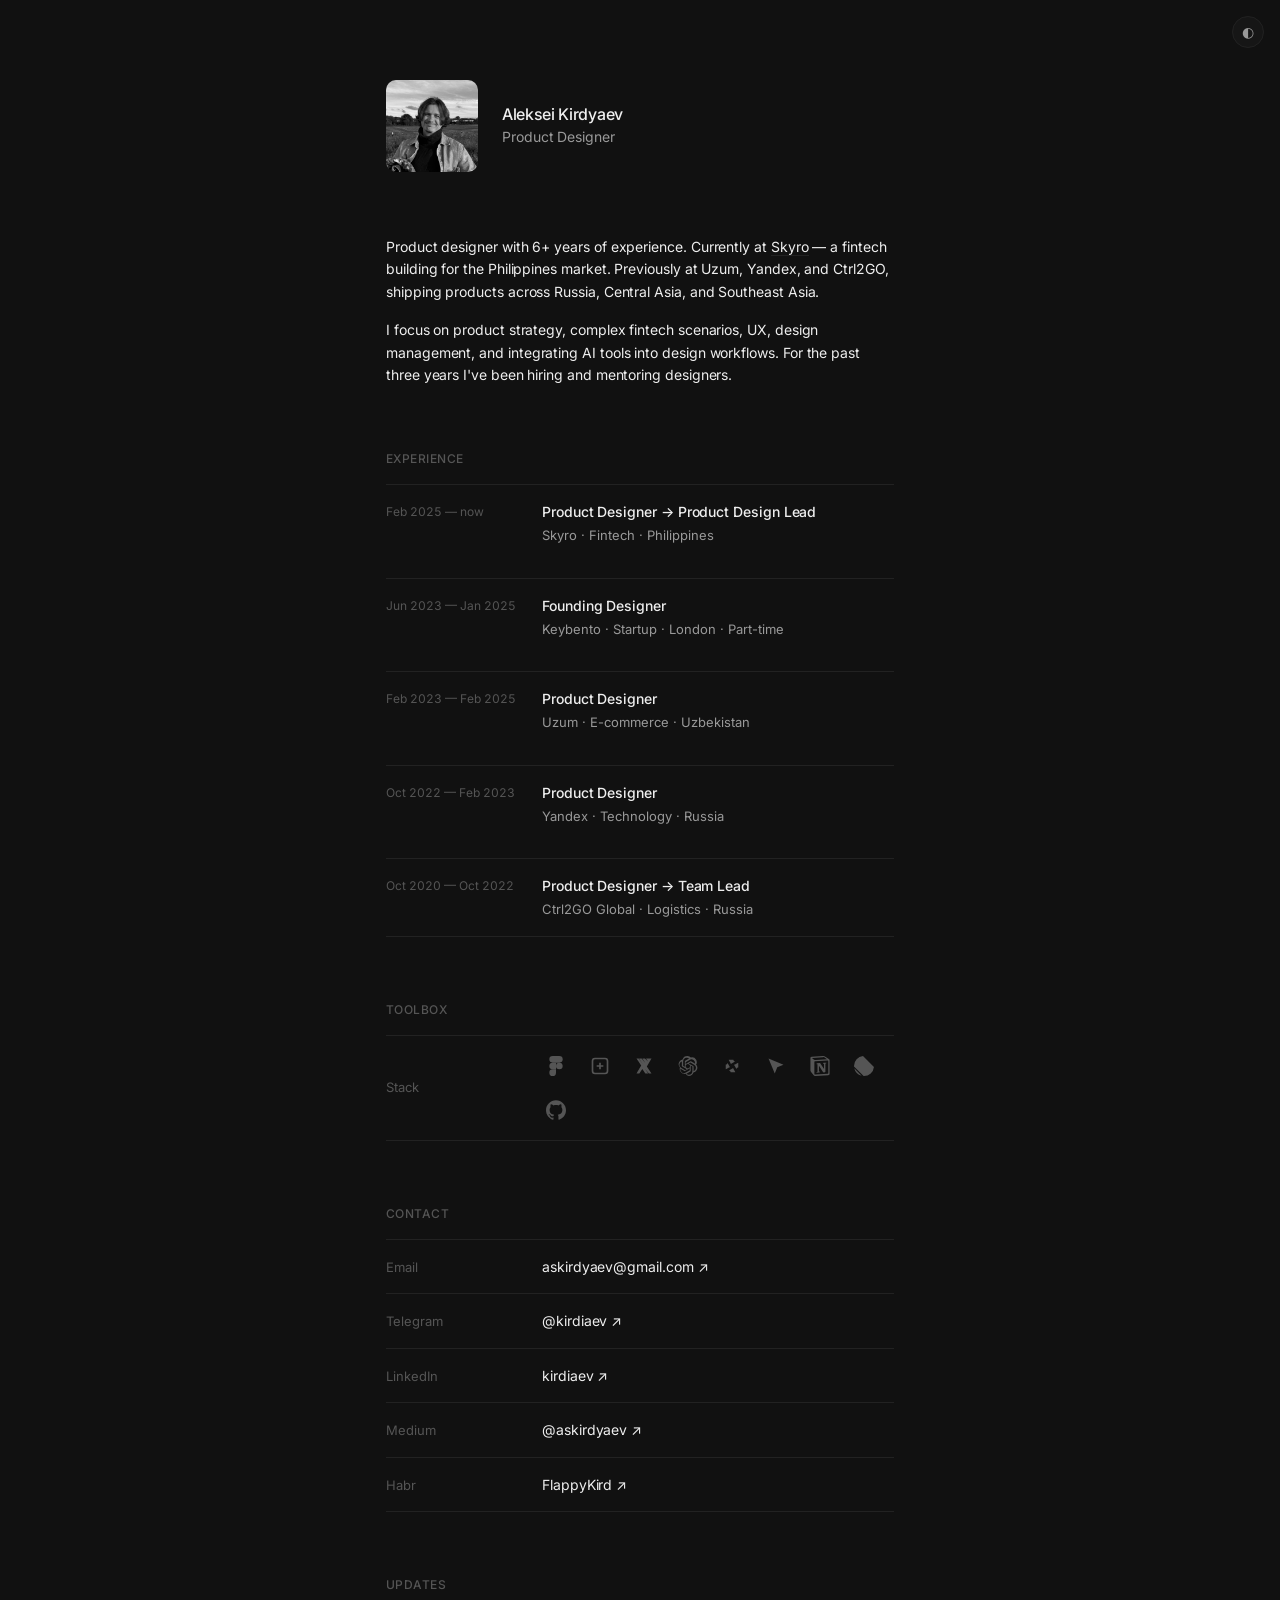
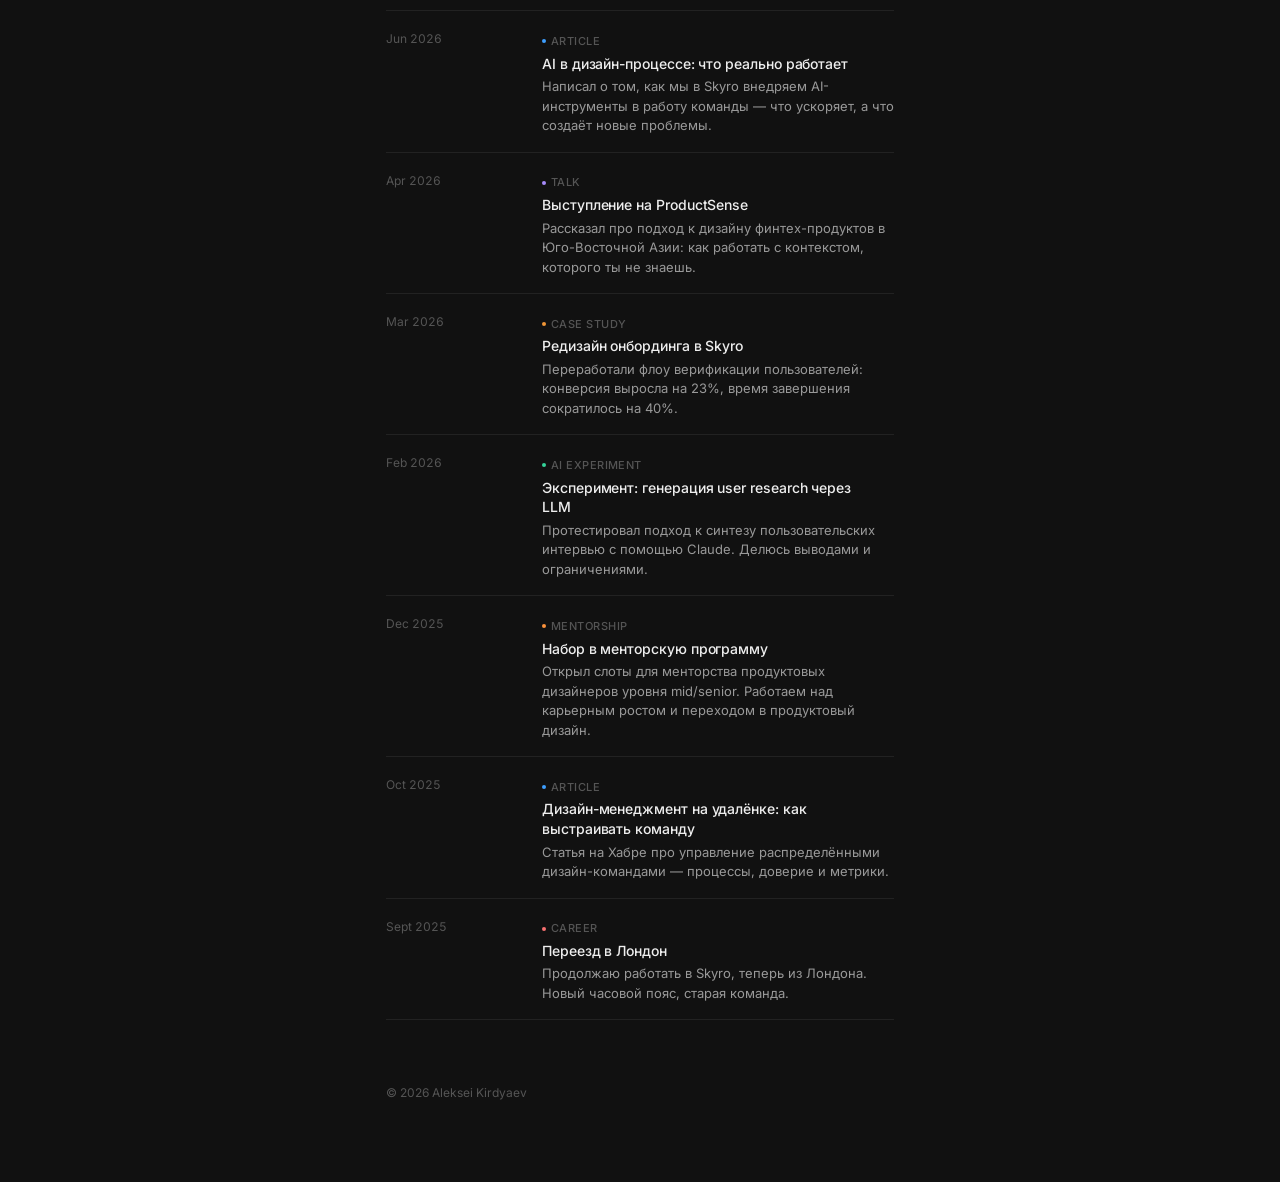
==== index.html @ 7b3fef96 "Add Toolbox with colored icons on hover + redesign Contact section" ====
<!DOCTYPE html>
<html lang="en" data-theme="light">
<head>
  <meta charset="UTF-8" />
  <meta name="viewport" content="width=device-width, initial-scale=1.0" />
  <title>Aleksei Kirdyaev — Product Designer</title>
  <meta name="description" content="Product Designer at Skyro. Fintech, UX, design management, AI in design. Based in London." />
  <meta property="og:title" content="Aleksei Kirdyaev — Product Designer" />
  <meta property="og:description" content="Product Designer at Skyro. Fintech, UX, design management, AI in design. Based in London." />
  <meta property="og:type" content="website" />
  <meta name="twitter:card" content="summary" />
  <link rel="preconnect" href="https://fonts.googleapis.com" />
  <link rel="preconnect" href="https://fonts.gstatic.com" crossorigin />
  <link href="https://fonts.googleapis.com/css2?family=Inter:wght@300;400;500;600&display=swap" rel="stylesheet" />
  <link rel="stylesheet" href="style.css" />
</head>
<body>

  <header class="site-header">
    <button class="theme-toggle" id="themeToggle" aria-label="Toggle theme">
      <span class="theme-icon">◐</span>
    </button>
  </header>

  <div class="page-shell">
    <main class="homepage">

      <!-- Hero -->
      <section class="hero">
        <div class="hero-identity">
          <div class="avatar">
            <img src="photo.jpg" alt="Aleksei Kirdyaev" />
          </div>
          <div class="hero-text">
            <h1 class="hero-name">Aleksei Kirdyaev</h1>
            <p class="hero-role">Product Designer</p>
          </div>
        </div>
      </section>

      <!-- About -->
      <section class="about">
        <p class="about-text">
          Product designer with 6+ years of experience. Currently at
          <a href="https://skyro.ph" target="_blank" rel="noopener">Skyro</a> —
          a fintech building for the Philippines market. Previously at Uzum, Yandex, and Ctrl2GO,
          shipping products across Russia, Central Asia, and Southeast Asia.
        </p>
        <p class="about-text">
          I focus on product strategy, complex fintech scenarios, UX, design management,
          and integrating AI tools into design workflows. For the past three years I've been
          hiring and mentoring designers.
        </p>
      </section>

      <!-- Experience -->
      <section class="experience">
        <p class="section-label">Experience</p>
        <div class="timeline">
          <div class="timeline-item">
            <div class="timeline-period">Feb 2025 — now</div>
            <div class="timeline-body">
              <div class="timeline-role">Product Designer → Product Design Lead</div>
              <div class="timeline-company">Skyro · Fintech · Philippines</div>
            </div>
          </div>
          <div class="timeline-item">
            <div class="timeline-period">Jun 2023 — Jan 2025</div>
            <div class="timeline-body">
              <div class="timeline-role">Founding Designer</div>
              <div class="timeline-company">Keybento · Startup · London · Part-time</div>
            </div>
          </div>
          <div class="timeline-item">
            <div class="timeline-period">Feb 2023 — Feb 2025</div>
            <div class="timeline-body">
              <div class="timeline-role">Product Designer</div>
              <div class="timeline-company">Uzum · E-commerce · Uzbekistan</div>
            </div>
          </div>
          <div class="timeline-item">
            <div class="timeline-period">Oct 2022 — Feb 2023</div>
            <div class="timeline-body">
              <div class="timeline-role">Product Designer</div>
              <div class="timeline-company">Yandex · Technology · Russia</div>
            </div>
          </div>
          <div class="timeline-item">
            <div class="timeline-period">Oct 2020 — Oct 2022</div>
            <div class="timeline-body">
              <div class="timeline-role">Product Designer → Team Lead</div>
              <div class="timeline-company">Ctrl2GO Global · Logistics · Russia</div>
            </div>
          </div>
        </div>
      </section>

      <!-- Toolbox -->
      <section class="toolbox">
        <p class="section-label">Toolbox</p>
        <div class="toolbox-row">
          <span class="toolbox-label">Stack</span>
          <div class="tool-icons">

            <!-- Figma -->
            <a href="https://figma.com" target="_blank" rel="noopener" class="tool-icon" title="Figma" style="--brand:#1ABCFE;--brand2:#F24E1E">
              <svg viewBox="0 0 38 57" fill="currentColor" xmlns="http://www.w3.org/2000/svg">
                <path d="M19 28.5a9.5 9.5 0 1 1 19 0 9.5 9.5 0 0 1-19 0z"/>
                <path d="M0 47.5A9.5 9.5 0 0 1 9.5 38H19v9.5a9.5 9.5 0 0 1-19 0z"/>
                <path d="M19 0v19h9.5a9.5 9.5 0 0 0 0-19H19z"/>
                <path d="M0 9.5A9.5 9.5 0 0 0 9.5 19H19V0H9.5A9.5 9.5 0 0 0 0 9.5z"/>
                <path d="M0 28.5A9.5 9.5 0 0 0 9.5 38H19V19H9.5A9.5 9.5 0 0 0 0 28.5z"/>
              </svg>
            </a>

            <!-- FigJam / Whiteboard -->
            <a href="https://figma.com/figjam" target="_blank" rel="noopener" class="tool-icon" title="FigJam" style="--brand:#FF7262">
              <svg viewBox="0 0 24 24" fill="none" stroke="currentColor" stroke-width="2" xmlns="http://www.w3.org/2000/svg">
                <rect x="3" y="3" width="18" height="18" rx="3"/>
                <path d="M8 12h8M12 8v8"/>
              </svg>
            </a>

            <!-- Miro -->
            <a href="https://miro.com" target="_blank" rel="noopener" class="tool-icon" title="Miro" style="--brand:#FFD02F">
              <svg viewBox="0 0 24 24" fill="currentColor" xmlns="http://www.w3.org/2000/svg">
                <path d="M17.6 3h-3.2l2.4 3.6L13.2 3H10l3.6 5.4L9.2 3H6l4.4 6.6L5.6 3H3l5.6 8.4L3 21h3.4l3.6-5.4L13.6 21H17l-3.6-5.4L17.8 21H21l-5.6-8.4L21 3h-3.4z"/>
              </svg>
            </a>

            <!-- ChatGPT -->
            <a href="https://chat.openai.com" target="_blank" rel="noopener" class="tool-icon" title="ChatGPT" style="--brand:#10A37F">
              <svg viewBox="0 0 24 24" fill="currentColor" xmlns="http://www.w3.org/2000/svg">
                <path d="M22.28 9.28a5.79 5.79 0 0 0-.497-4.753 5.863 5.863 0 0 0-6.318-2.814A5.79 5.79 0 0 0 11.1 0a5.863 5.863 0 0 0-5.595 4.063 5.79 5.79 0 0 0-3.862 2.808 5.863 5.863 0 0 0 .722 6.882 5.79 5.79 0 0 0 .497 4.753 5.863 5.863 0 0 0 6.318 2.814A5.79 5.79 0 0 0 12.9 24a5.864 5.864 0 0 0 5.595-4.063 5.79 5.79 0 0 0 3.862-2.808 5.863 5.863 0 0 0-.722-6.848zM12.9 22.38a4.34 4.34 0 0 1-2.788-1.008l.138-.078 4.63-2.674a.762.762 0 0 0 .384-.663V11.4l1.956 1.129a.071.071 0 0 1 .039.055v5.404a4.368 4.368 0 0 1-4.36 4.393zM3.48 18.28a4.34 4.34 0 0 1-.52-2.943l.138.083 4.63 2.674a.762.762 0 0 0 .767 0l5.654-3.263v2.257a.073.073 0 0 1-.028.061L9.44 19.83a4.368 4.368 0 0 1-5.96-1.55zm-1.133-9.9a4.34 4.34 0 0 1 2.268-1.91v5.497a.762.762 0 0 0 .383.663l5.655 3.263-1.956 1.13a.072.072 0 0 1-.067.006L4.04 14.47A4.368 4.368 0 0 1 2.347 8.38zm16.074 3.756-5.655-3.263 1.956-1.13a.072.072 0 0 1 .067-.005l4.593 2.652a4.366 4.366 0 0 1-.676 7.878v-5.47a.762.762 0 0 0-.285-.662zm1.945-2.955-.138-.083-4.63-2.674a.762.762 0 0 0-.768 0L9.175 9.687V7.43a.072.072 0 0 1 .029-.061l4.68-2.702a4.367 4.367 0 0 1 6.484 4.518zM8.207 12.98 6.25 11.851a.072.072 0 0 1-.038-.056V6.392a4.367 4.367 0 0 1 7.16-3.35l-.138.079-4.63 2.674a.762.762 0 0 0-.383.663l-.013 6.522zm1.062-2.288 2.518-1.453 2.518 1.453v2.906l-2.518 1.453-2.518-1.453V10.69z"/>
              </svg>
            </a>

            <!-- Claude -->
            <a href="https://claude.ai" target="_blank" rel="noopener" class="tool-icon" title="Claude" style="--brand:#D97757">
              <svg viewBox="0 0 24 24" fill="currentColor" xmlns="http://www.w3.org/2000/svg">
                <path d="M4.709 15.955l4.72-2.647.08-.23-.08-.128-4.72-2.648-.23.08v5.343l.23.23zM11.054 19.5l2.648-4.72-.08-.23-.128-.08-4.72 2.648-.08.23 2.36 2.152zM12.946 4.5l-2.648 4.72.08.23.128.08 4.72-2.648.08-.23L12.946 4.5zM19.291 8.045l-4.72 2.647-.08.23.08.128 4.72 2.648.23-.08V8.275l-.23-.23zM15.955 19.291l-2.647-4.72-.23-.08-.128.08-2.648 4.72.08.23 5.343-.08.23-.15zM19.5 12.946l-4.72-2.648-.23.08-.08.128 2.648 4.72.23.08 2.152-2.36zM4.5 11.054l4.72 2.648.23-.08.08-.128-2.648-4.72-.23-.08L4.5 11.054zM8.045 4.709l2.647 4.72.23.08.128-.08 2.648-4.72-.08-.23-5.343.08-.23.15z"/>
              </svg>
            </a>

            <!-- Cursor -->
            <a href="https://cursor.sh" target="_blank" rel="noopener" class="tool-icon" title="Cursor" style="--brand:#6B7EFF">
              <svg viewBox="0 0 24 24" fill="currentColor" xmlns="http://www.w3.org/2000/svg">
                <path d="M3 3l7.5 18 3-7.5L21 10.5 3 3z"/>
              </svg>
            </a>

            <!-- Notion -->
            <a href="https://notion.so" target="_blank" rel="noopener" class="tool-icon" title="Notion" style="--brand:#000000">
              <svg viewBox="0 0 24 24" fill="currentColor" xmlns="http://www.w3.org/2000/svg">
                <path d="M4.459 4.208c.746.606 1.026.56 2.428.466l13.215-.793c.28 0 .047-.28-.046-.326L17.86 1.968c-.42-.326-.981-.7-2.055-.607L3.01 2.295c-.466.046-.56.28-.374.466zm.793 3.08v13.904c0 .747.373 1.027 1.214.98l14.523-.84c.841-.046.935-.56.935-1.167V6.354c0-.606-.233-.933-.748-.887l-15.177.887c-.56.047-.747.327-.747.933zm14.337.745c.093.42 0 .84-.42.888l-.7.14v10.264c-.608.327-1.168.514-1.635.514-.748 0-.935-.234-1.495-.933l-4.577-7.186v6.952L12.21 19s0 .84-1.168.84l-3.222.186c-.093-.186 0-.653.327-.746l.84-.233V9.854L7.822 9.76c-.094-.42.14-1.026.793-1.073l3.456-.233 4.764 7.279v-6.44l-1.215-.14c-.093-.514.28-.887.747-.933zM1.936 1.035l13.31-.98c1.634-.14 2.055-.047 3.082.7l4.249 2.986c.7.513.934.653.934 1.213v16.378c0 1.026-.373 1.634-1.68 1.726l-15.458.934c-.98.047-1.448-.093-1.962-.747l-3.129-4.06c-.56-.747-.793-1.306-.793-1.96V2.667c0-.839.374-1.54 1.447-1.632z"/>
              </svg>
            </a>

            <!-- Linear -->
            <a href="https://linear.app" target="_blank" rel="noopener" class="tool-icon" title="Linear" style="--brand:#5E6AD2">
              <svg viewBox="0 0 100 100" fill="currentColor" xmlns="http://www.w3.org/2000/svg">
                <path d="M1.22 61.75a50 50 0 0 0 37.03 37.03L1.22 61.75zM0 49.99l.02 2.08 47.91 47.91 2.08.02A50.15 50.15 0 0 0 99.76 55L45 .24A50.15 50.15 0 0 0 0 50zM4.67 36.53l58.8 58.8a50.18 50.18 0 0 0 11.38-5.4L10.07 25.15a50.18 50.18 0 0 0-5.4 11.38zM16.32 18.78l64.9 64.9a50.05 50.05 0 0 0 7.43-8.43L24.75 11.35a50.05 50.05 0 0 0-8.43 7.43zM30.55 8.31l61.14 61.14A50 50 0 0 0 96.5 58.2L41.8 3.5a50 50 0 0 0-11.25 4.81z"/>
              </svg>
            </a>

            <!-- GitHub -->
            <a href="https://github.com/kirdyaev" target="_blank" rel="noopener" class="tool-icon" title="GitHub" style="--brand:#181717">
              <svg viewBox="0 0 24 24" fill="currentColor" xmlns="http://www.w3.org/2000/svg">
                <path d="M12 .297c-6.63 0-12 5.373-12 12 0 5.303 3.438 9.8 8.205 11.385.6.113.82-.258.82-.577 0-.285-.01-1.04-.015-2.04-3.338.724-4.042-1.61-4.042-1.61C4.422 18.07 3.633 17.7 3.633 17.7c-1.087-.744.084-.729.084-.729 1.205.084 1.838 1.236 1.838 1.236 1.07 1.835 2.809 1.305 3.495.998.108-.776.417-1.305.76-1.605-2.665-.3-5.466-1.332-5.466-5.93 0-1.31.465-2.38 1.235-3.22-.135-.303-.54-1.523.105-3.176 0 0 1.005-.322 3.3 1.23.96-.267 1.98-.399 3-.405 1.02.006 2.04.138 3 .405 2.28-1.552 3.285-1.23 3.285-1.23.645 1.653.24 2.873.12 3.176.765.84 1.23 1.91 1.23 3.22 0 4.61-2.805 5.625-5.475 5.92.42.36.81 1.096.81 2.22 0 1.606-.015 2.896-.015 3.286 0 .315.21.69.825.57C20.565 22.092 24 17.592 24 12.297c0-6.627-5.373-12-12-12"/>
              </svg>
            </a>

          </div>
        </div>
      </section>

      <!-- Contact -->
      <section class="contact">
        <p class="section-label">Contact</p>
        <div class="contact-list">
          <div class="contact-row">
            <span class="contact-label">Email</span>
            <a class="contact-link" href="mailto:askirdyaev@gmail.com">askirdyaev@gmail.com ↗</a>
          </div>
          <div class="contact-row">
            <span class="contact-label">Telegram</span>
            <a class="contact-link" href="https://t.me/kirdiaev" target="_blank" rel="noopener">@kirdiaev ↗</a>
          </div>
          <div class="contact-row">
            <span class="contact-label">LinkedIn</span>
            <a class="contact-link" href="https://www.linkedin.com/in/kirdiaev/" target="_blank" rel="noopener">kirdiaev ↗</a>
          </div>
          <div class="contact-row">
            <span class="contact-label">Medium</span>
            <a class="contact-link" href="https://medium.com/@askirdyaev" target="_blank" rel="noopener">@askirdyaev ↗</a>
          </div>
          <div class="contact-row">
            <span class="contact-label">Habr</span>
            <a class="contact-link" href="https://habr.com/ru/users/FlappyKird/articles/" target="_blank" rel="noopener">FlappyKird ↗</a>
          </div>
        </div>
      </section>

      <!-- Updates -->
      <section class="activity">
        <p class="section-label">Updates</p>
        <div class="feed" id="feed">
          <div class="feed-loading">Loading…</div>
        </div>
      </section>

    </main>

    <footer class="site-footer">
      <p>© 2026 Aleksei Kirdyaev</p>
    </footer>
  </div>

  <script src="script.js"></script>
</body>
</html>
---- style.css ----
/* ─── Tokens ─────────────────────────────────────────────── */
:root {
  --foreground:   #111;
  --background:   #fff;
  --grey1:        #111;
  --grey2:        #555;
  --grey3:        #999;
  --border:       #e5e5e5;
  --wash1:        #e5e5e5;
  --wash2:        #f2f2f2;

  --spacing-xxs:  4px;
  --spacing-xs:   8px;
  --spacing-sm:   16px;
  --spacing-md:   24px;
  --spacing-lg:   32px;
  --spacing-xl:   48px;
  --spacing-xxl:  64px;

  --radius:       4px;
  --radius-md:    10px;
  --transition:   0.15s cubic-bezier(0.4, 0, 0.2, 1);
}

[data-theme="dark"] {
  --foreground:   #eee;
  --background:   #111;
  --grey1:        #eee;
  --grey2:        #999;
  --grey3:        #555;
  --border:       #222;
  --wash1:        #1a1a1a;
  --wash2:        #161616;
}

/* ─── Reset ──────────────────────────────────────────────── */
*, *::before, *::after { box-sizing: border-box; margin: 0; padding: 0; }

html {
  font-size: 14px;
  -webkit-font-smoothing: antialiased;
  scroll-behavior: smooth;
}

body {
  font-family: -apple-system, BlinkMacSystemFont, 'Inter', system-ui, sans-serif;
  background: var(--background);
  color: var(--foreground);
  line-height: 1.5;
  overflow-y: scroll;
  transition: background var(--transition), color var(--transition);
}

a {
  color: inherit;
  text-decoration: none;
}

/* ─── Page shell ─────────────────────────────────────────── */
.page-shell {
  max-width: 540px;
  margin: 0 auto;
  padding: 80px 16px;
}

/* ─── Header ─────────────────────────────────────────────── */
.site-header {
  position: fixed;
  top: 16px;
  right: 16px;
  z-index: 10;
}

.theme-toggle {
  background: var(--wash2);
  border: 1px solid var(--border);
  color: var(--grey2);
  width: 32px;
  height: 32px;
  border-radius: 50%;
  cursor: pointer;
  font-size: 14px;
  display: flex;
  align-items: center;
  justify-content: center;
  transition: var(--transition);
}

.theme-toggle:hover {
  background: var(--wash1);
  color: var(--grey1);
}

/* ─── Homepage ───────────────────────────────────────────── */
.homepage {
  display: flex;
  flex-direction: column;
  gap: var(--spacing-xxl);
}

/* ─── Hero ───────────────────────────────────────────────── */
.hero {
  display: flex;
  flex-direction: column;
  gap: var(--spacing-lg);
}

.hero-identity {
  display: flex;
  align-items: center;
  gap: var(--spacing-md);
}

.avatar {
  width: 92px;
  height: 92px;
  border-radius: var(--radius-md);
  overflow: hidden;
  flex-shrink: 0;
  background: var(--wash2);
}

.avatar img {
  width: 100%;
  height: 100%;
  object-fit: cover;
  filter: grayscale(100%);
}

.hero-text {
  display: flex;
  flex-direction: column;
  gap: var(--spacing-xxs);
}

.hero-name {
  font-size: 16px;
  font-weight: 500;
  line-height: 1;
  color: var(--grey1);
  letter-spacing: -0.02em;
}

.hero-role {
  font-size: 14px;
  font-weight: 400;
  color: var(--grey2);
  letter-spacing: -0.005em;
}

/* ─── About ──────────────────────────────────────────────── */
.about {
  display: flex;
  flex-direction: column;
  gap: var(--spacing-sm);
}

.about-text {
  font-size: 14px;
  font-weight: 400;
  line-height: 1.6;
  color: var(--grey1);
  letter-spacing: -0.005em;
}

.about-text a {
  color: var(--grey1);
  border-bottom: 1px solid var(--border);
  transition: border-color var(--transition);
}

.about-text a:hover {
  border-color: var(--grey1);
}

/* ─── Section title ──────────────────────────────────────── */
.section-label {
  font-size: 12px;
  font-weight: 500;
  color: var(--grey3);
  letter-spacing: 0.04em;
  text-transform: uppercase;
  margin-bottom: var(--spacing-sm);
}

/* ─── Experience / Timeline ──────────────────────────────── */
.experience {
  display: flex;
  flex-direction: column;
}

.timeline {
  display: flex;
  flex-direction: column;
  row-gap: var(--spacing-sm);
}

.timeline-item {
  display: grid;
  grid-template-columns: 140px 1fr;
  gap: 0 var(--spacing-sm);
  padding: var(--spacing-sm) 0;
  border-top: 1px solid var(--border);
}

.timeline-item:last-child {
  border-bottom: 1px solid var(--border);
}

.timeline-period {
  font-size: 12px;
  color: var(--grey3);
  padding-top: 2px;
  font-variant-numeric: tabular-nums;
}

.timeline-role {
  font-size: 14px;
  font-weight: 500;
  color: var(--grey1);
  margin-bottom: var(--spacing-xxs);
  letter-spacing: -0.005em;
}

.timeline-company {
  font-size: 13px;
  font-weight: 400;
  color: var(--grey2);
}

/* ─── Toolbox ─────────────────────────────────────────────── */
.toolbox {
  display: flex;
  flex-direction: column;
}

.toolbox-row {
  display: grid;
  grid-template-columns: 140px 1fr;
  gap: 0 var(--spacing-sm);
  padding: var(--spacing-sm) 0;
  border-top: 1px solid var(--border);
  border-bottom: 1px solid var(--border);
  align-items: center;
}

.toolbox-label {
  font-size: 13px;
  color: var(--grey3);
}

.tool-icons {
  display: flex;
  align-items: center;
  gap: var(--spacing-sm);
  flex-wrap: wrap;
}

.tool-icon {
  display: flex;
  align-items: center;
  justify-content: center;
  width: 28px;
  height: 28px;
  color: var(--grey3);
  transition: color var(--transition);
  flex-shrink: 0;
}

.tool-icon svg {
  width: 20px;
  height: 20px;
}

.tool-icon:hover {
  color: var(--brand, var(--grey1));
}

/* ─── Contact ────────────────────────────────────────────── */
.contact {
  display: flex;
  flex-direction: column;
}

.contact-list {
  display: flex;
  flex-direction: column;
}

.contact-row {
  display: grid;
  grid-template-columns: 140px 1fr;
  gap: 0 var(--spacing-sm);
  padding: var(--spacing-sm) 0;
  border-top: 1px solid var(--border);
  align-items: baseline;
}

.contact-row:last-child {
  border-bottom: 1px solid var(--border);
}

.contact-label {
  font-size: 13px;
  color: var(--grey3);
}

.contact-link {
  font-size: 14px;
  font-weight: 400;
  color: var(--grey1);
  letter-spacing: -0.005em;
  transition: color var(--transition);
}

.contact-link:hover {
  color: var(--grey2);
}

/* ─── Activity Feed ──────────────────────────────────────── */
.activity {
  display: flex;
  flex-direction: column;
}

.feed {
  display: flex;
  flex-direction: column;
}

.feed-item {
  display: grid;
  grid-template-columns: 140px 1fr;
  gap: 0 var(--spacing-sm);
  padding: var(--spacing-sm) 0;
  border-top: 1px solid var(--border);
}

.feed-item:last-child {
  border-bottom: 1px solid var(--border);
}

.feed-item.is-link {
  cursor: pointer;
}

.feed-item.is-link:hover .feed-title {
  color: var(--grey2);
}

.feed-date {
  font-size: 12px;
  color: var(--grey3);
  padding-top: 3px;
  font-variant-numeric: tabular-nums;
}

.feed-type-badge {
  display: inline-flex;
  align-items: center;
  gap: 5px;
  font-size: 11px;
  font-weight: 500;
  letter-spacing: 0.04em;
  text-transform: uppercase;
  color: var(--grey3);
  margin-bottom: 4px;
}

.feed-type-dot {
  width: 4px;
  height: 4px;
  border-radius: 50%;
  flex-shrink: 0;
}

.type-article  .feed-type-dot { background: #3e9fff; }
.type-talk     .feed-type-dot { background: #a78bfa; }
.type-case     .feed-type-dot { background: #f09637; }
.type-ai       .feed-type-dot { background: #34d399; }
.type-mentorship .feed-type-dot { background: #fb923c; }
.type-career   .feed-type-dot { background: #f87171; }
.type-award    .feed-type-dot { background: #fbbf24; }

.feed-title {
  font-size: 14px;
  font-weight: 500;
  color: var(--grey1);
  line-height: 1.4;
  margin-bottom: 4px;
  letter-spacing: -0.005em;
  display: flex;
  align-items: baseline;
  gap: 4px;
  transition: color var(--transition);
}

.feed-title-arrow {
  font-size: 11px;
  color: var(--grey3);
  opacity: 0;
  transition: opacity var(--transition), transform var(--transition);
  flex-shrink: 0;
}

.feed-item.is-link:hover .feed-title-arrow {
  opacity: 1;
  transform: translate(2px, -1px);
}

.feed-desc {
  font-size: 13px;
  font-weight: 400;
  color: var(--grey2);
  line-height: 1.5;
}

.feed-loading {
  color: var(--grey3);
  font-size: 13px;
  padding: var(--spacing-sm) 0;
}

/* ─── Footer ─────────────────────────────────────────────── */
.site-footer {
  padding-top: var(--spacing-xxl);
  font-size: 12px;
  color: var(--grey3);
}

/* ─── Entrance animation ─────────────────────────────────── */
@keyframes fadeUp {
  from { opacity: 0; transform: translateY(8px); }
  to   { opacity: 1; transform: translateY(0); }
}

.hero       { animation: fadeUp 0.4s ease both; }
.about      { animation: fadeUp 0.4s ease both; animation-delay: 0.06s; }
.experience { animation: fadeUp 0.4s ease both; animation-delay: 0.10s; }
.toolbox    { animation: fadeUp 0.4s ease both; animation-delay: 0.13s; }
.contact    { animation: fadeUp 0.4s ease both; animation-delay: 0.16s; }
.activity   { animation: fadeUp 0.4s ease both; animation-delay: 0.20s; }

/* ─── Responsive ─────────────────────────────────────────── */
@media (max-width: 480px) {
  .page-shell {
    padding: 48px 16px;
  }

  .feed-item,
  .timeline-item {
    grid-template-columns: 1fr;
    gap: 4px 0;
  }
}
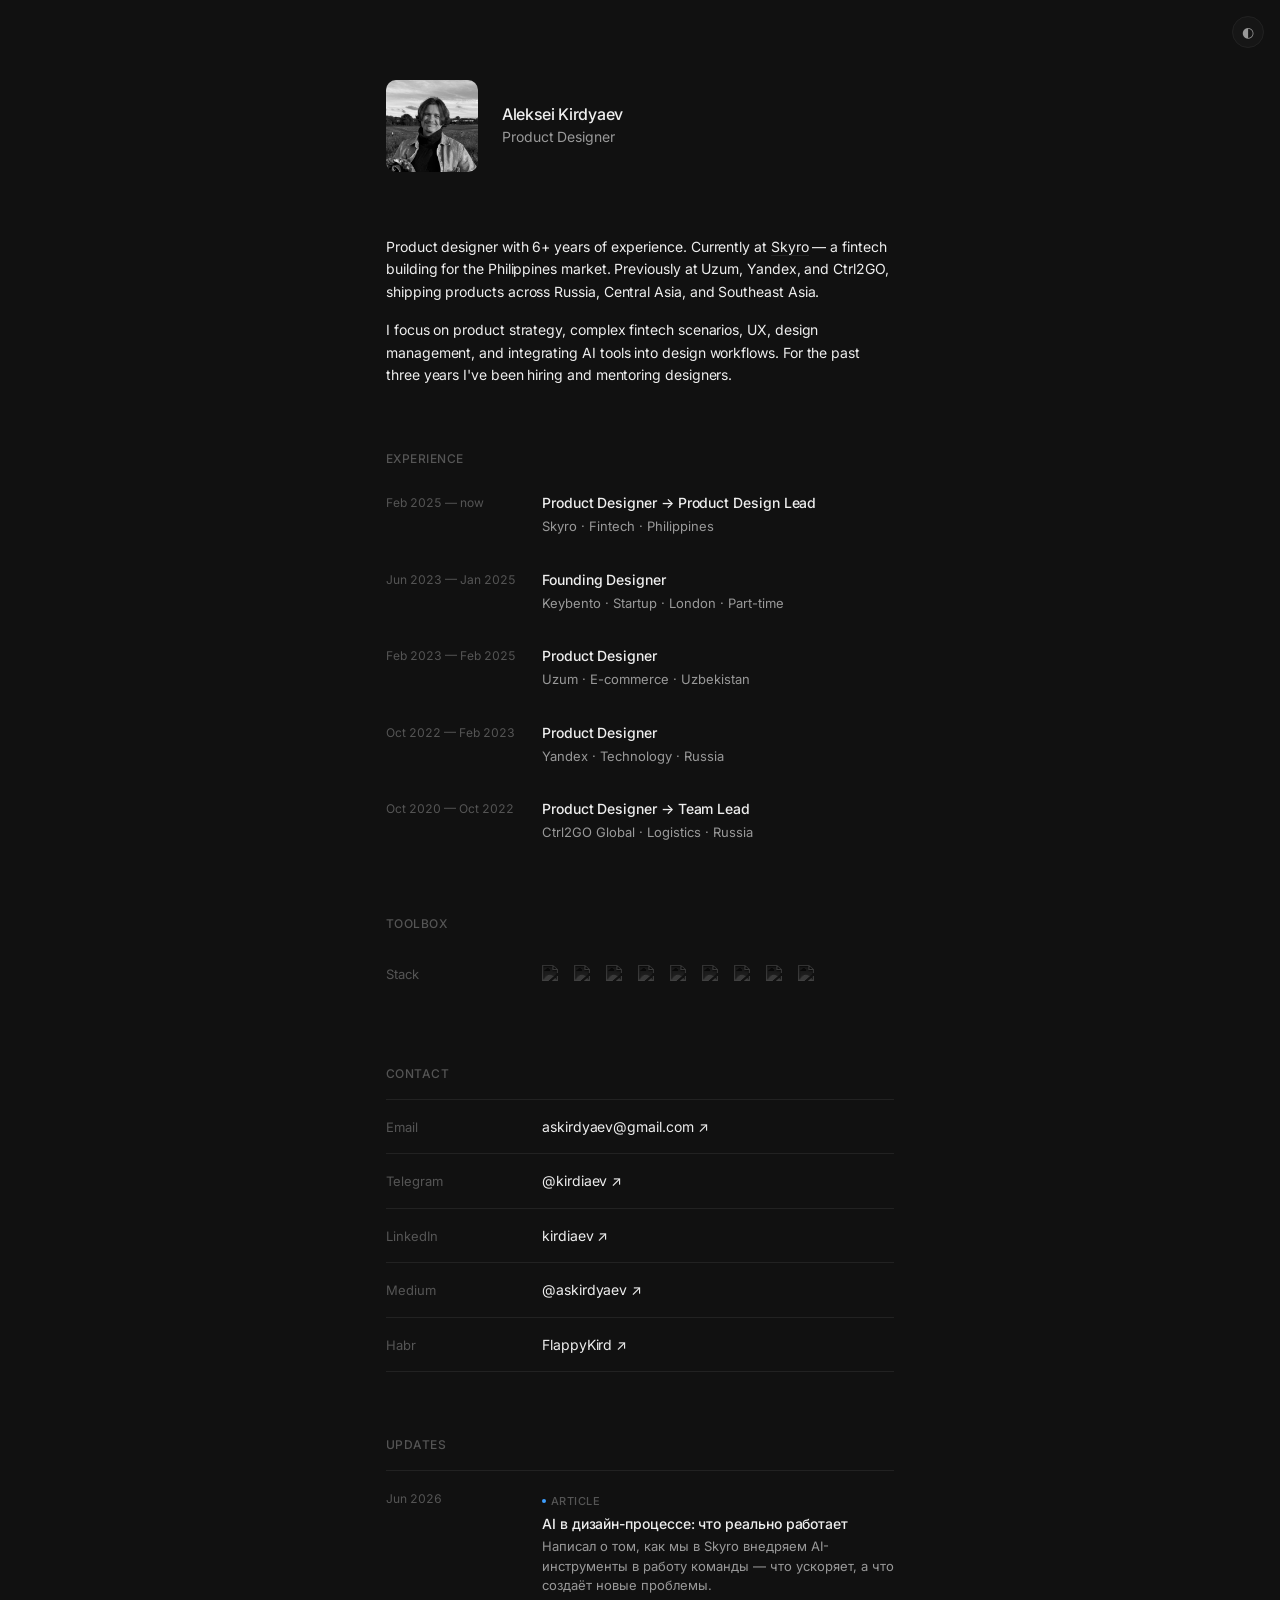
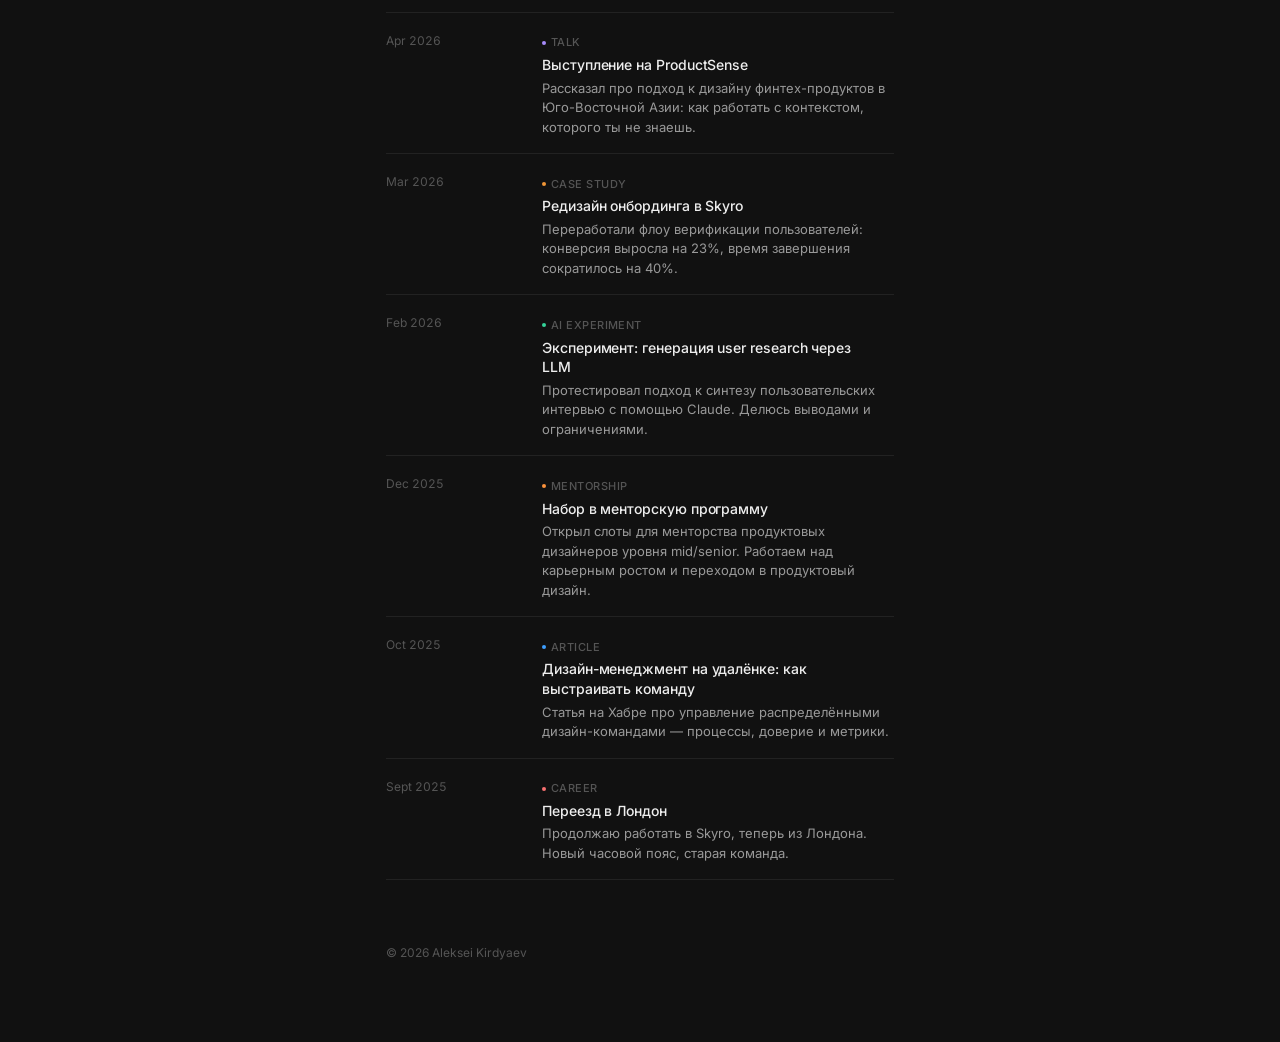
==== commit 6d69b48b: "Remove timeline dividers, fix tool icons: CDN + one line + tooltips" ====
--- a/index.html
+++ b/index.html
@@ -101,75 +101,15 @@
         <div class="toolbox-row">
           <span class="toolbox-label">Stack</span>
           <div class="tool-icons">
-
-            <!-- Figma -->
-            <a href="https://figma.com" target="_blank" rel="noopener" class="tool-icon" title="Figma" style="--brand:#1ABCFE;--brand2:#F24E1E">
-              <svg viewBox="0 0 38 57" fill="currentColor" xmlns="http://www.w3.org/2000/svg">
-                <path d="M19 28.5a9.5 9.5 0 1 1 19 0 9.5 9.5 0 0 1-19 0z"/>
-                <path d="M0 47.5A9.5 9.5 0 0 1 9.5 38H19v9.5a9.5 9.5 0 0 1-19 0z"/>
-                <path d="M19 0v19h9.5a9.5 9.5 0 0 0 0-19H19z"/>
-                <path d="M0 9.5A9.5 9.5 0 0 0 9.5 19H19V0H9.5A9.5 9.5 0 0 0 0 9.5z"/>
-                <path d="M0 28.5A9.5 9.5 0 0 0 9.5 38H19V19H9.5A9.5 9.5 0 0 0 0 28.5z"/>
-              </svg>
-            </a>
-
-            <!-- FigJam / Whiteboard -->
-            <a href="https://figma.com/figjam" target="_blank" rel="noopener" class="tool-icon" title="FigJam" style="--brand:#FF7262">
-              <svg viewBox="0 0 24 24" fill="none" stroke="currentColor" stroke-width="2" xmlns="http://www.w3.org/2000/svg">
-                <rect x="3" y="3" width="18" height="18" rx="3"/>
-                <path d="M8 12h8M12 8v8"/>
-              </svg>
-            </a>
-
-            <!-- Miro -->
-            <a href="https://miro.com" target="_blank" rel="noopener" class="tool-icon" title="Miro" style="--brand:#FFD02F">
-              <svg viewBox="0 0 24 24" fill="currentColor" xmlns="http://www.w3.org/2000/svg">
-                <path d="M17.6 3h-3.2l2.4 3.6L13.2 3H10l3.6 5.4L9.2 3H6l4.4 6.6L5.6 3H3l5.6 8.4L3 21h3.4l3.6-5.4L13.6 21H17l-3.6-5.4L17.8 21H21l-5.6-8.4L21 3h-3.4z"/>
-              </svg>
-            </a>
-
-            <!-- ChatGPT -->
-            <a href="https://chat.openai.com" target="_blank" rel="noopener" class="tool-icon" title="ChatGPT" style="--brand:#10A37F">
-              <svg viewBox="0 0 24 24" fill="currentColor" xmlns="http://www.w3.org/2000/svg">
-                <path d="M22.28 9.28a5.79 5.79 0 0 0-.497-4.753 5.863 5.863 0 0 0-6.318-2.814A5.79 5.79 0 0 0 11.1 0a5.863 5.863 0 0 0-5.595 4.063 5.79 5.79 0 0 0-3.862 2.808 5.863 5.863 0 0 0 .722 6.882 5.79 5.79 0 0 0 .497 4.753 5.863 5.863 0 0 0 6.318 2.814A5.79 5.79 0 0 0 12.9 24a5.864 5.864 0 0 0 5.595-4.063 5.79 5.79 0 0 0 3.862-2.808 5.863 5.863 0 0 0-.722-6.848zM12.9 22.38a4.34 4.34 0 0 1-2.788-1.008l.138-.078 4.63-2.674a.762.762 0 0 0 .384-.663V11.4l1.956 1.129a.071.071 0 0 1 .039.055v5.404a4.368 4.368 0 0 1-4.36 4.393zM3.48 18.28a4.34 4.34 0 0 1-.52-2.943l.138.083 4.63 2.674a.762.762 0 0 0 .767 0l5.654-3.263v2.257a.073.073 0 0 1-.028.061L9.44 19.83a4.368 4.368 0 0 1-5.96-1.55zm-1.133-9.9a4.34 4.34 0 0 1 2.268-1.91v5.497a.762.762 0 0 0 .383.663l5.655 3.263-1.956 1.13a.072.072 0 0 1-.067.006L4.04 14.47A4.368 4.368 0 0 1 2.347 8.38zm16.074 3.756-5.655-3.263 1.956-1.13a.072.072 0 0 1 .067-.005l4.593 2.652a4.366 4.366 0 0 1-.676 7.878v-5.47a.762.762 0 0 0-.285-.662zm1.945-2.955-.138-.083-4.63-2.674a.762.762 0 0 0-.768 0L9.175 9.687V7.43a.072.072 0 0 1 .029-.061l4.68-2.702a4.367 4.367 0 0 1 6.484 4.518zM8.207 12.98 6.25 11.851a.072.072 0 0 1-.038-.056V6.392a4.367 4.367 0 0 1 7.16-3.35l-.138.079-4.63 2.674a.762.762 0 0 0-.383.663l-.013 6.522zm1.062-2.288 2.518-1.453 2.518 1.453v2.906l-2.518 1.453-2.518-1.453V10.69z"/>
-              </svg>
-            </a>
-
-            <!-- Claude -->
-            <a href="https://claude.ai" target="_blank" rel="noopener" class="tool-icon" title="Claude" style="--brand:#D97757">
-              <svg viewBox="0 0 24 24" fill="currentColor" xmlns="http://www.w3.org/2000/svg">
-                <path d="M4.709 15.955l4.72-2.647.08-.23-.08-.128-4.72-2.648-.23.08v5.343l.23.23zM11.054 19.5l2.648-4.72-.08-.23-.128-.08-4.72 2.648-.08.23 2.36 2.152zM12.946 4.5l-2.648 4.72.08.23.128.08 4.72-2.648.08-.23L12.946 4.5zM19.291 8.045l-4.72 2.647-.08.23.08.128 4.72 2.648.23-.08V8.275l-.23-.23zM15.955 19.291l-2.647-4.72-.23-.08-.128.08-2.648 4.72.08.23 5.343-.08.23-.15zM19.5 12.946l-4.72-2.648-.23.08-.08.128 2.648 4.72.23.08 2.152-2.36zM4.5 11.054l4.72 2.648.23-.08.08-.128-2.648-4.72-.23-.08L4.5 11.054zM8.045 4.709l2.647 4.72.23.08.128-.08 2.648-4.72-.08-.23-5.343.08-.23.15z"/>
-              </svg>
-            </a>
-
-            <!-- Cursor -->
-            <a href="https://cursor.sh" target="_blank" rel="noopener" class="tool-icon" title="Cursor" style="--brand:#6B7EFF">
-              <svg viewBox="0 0 24 24" fill="currentColor" xmlns="http://www.w3.org/2000/svg">
-                <path d="M3 3l7.5 18 3-7.5L21 10.5 3 3z"/>
-              </svg>
-            </a>
-
-            <!-- Notion -->
-            <a href="https://notion.so" target="_blank" rel="noopener" class="tool-icon" title="Notion" style="--brand:#000000">
-              <svg viewBox="0 0 24 24" fill="currentColor" xmlns="http://www.w3.org/2000/svg">
-                <path d="M4.459 4.208c.746.606 1.026.56 2.428.466l13.215-.793c.28 0 .047-.28-.046-.326L17.86 1.968c-.42-.326-.981-.7-2.055-.607L3.01 2.295c-.466.046-.56.28-.374.466zm.793 3.08v13.904c0 .747.373 1.027 1.214.98l14.523-.84c.841-.046.935-.56.935-1.167V6.354c0-.606-.233-.933-.748-.887l-15.177.887c-.56.047-.747.327-.747.933zm14.337.745c.093.42 0 .84-.42.888l-.7.14v10.264c-.608.327-1.168.514-1.635.514-.748 0-.935-.234-1.495-.933l-4.577-7.186v6.952L12.21 19s0 .84-1.168.84l-3.222.186c-.093-.186 0-.653.327-.746l.84-.233V9.854L7.822 9.76c-.094-.42.14-1.026.793-1.073l3.456-.233 4.764 7.279v-6.44l-1.215-.14c-.093-.514.28-.887.747-.933zM1.936 1.035l13.31-.98c1.634-.14 2.055-.047 3.082.7l4.249 2.986c.7.513.934.653.934 1.213v16.378c0 1.026-.373 1.634-1.68 1.726l-15.458.934c-.98.047-1.448-.093-1.962-.747l-3.129-4.06c-.56-.747-.793-1.306-.793-1.96V2.667c0-.839.374-1.54 1.447-1.632z"/>
-              </svg>
-            </a>
-
-            <!-- Linear -->
-            <a href="https://linear.app" target="_blank" rel="noopener" class="tool-icon" title="Linear" style="--brand:#5E6AD2">
-              <svg viewBox="0 0 100 100" fill="currentColor" xmlns="http://www.w3.org/2000/svg">
-                <path d="M1.22 61.75a50 50 0 0 0 37.03 37.03L1.22 61.75zM0 49.99l.02 2.08 47.91 47.91 2.08.02A50.15 50.15 0 0 0 99.76 55L45 .24A50.15 50.15 0 0 0 0 50zM4.67 36.53l58.8 58.8a50.18 50.18 0 0 0 11.38-5.4L10.07 25.15a50.18 50.18 0 0 0-5.4 11.38zM16.32 18.78l64.9 64.9a50.05 50.05 0 0 0 7.43-8.43L24.75 11.35a50.05 50.05 0 0 0-8.43 7.43zM30.55 8.31l61.14 61.14A50 50 0 0 0 96.5 58.2L41.8 3.5a50 50 0 0 0-11.25 4.81z"/>
-              </svg>
-            </a>
-
-            <!-- GitHub -->
-            <a href="https://github.com/kirdyaev" target="_blank" rel="noopener" class="tool-icon" title="GitHub" style="--brand:#181717">
-              <svg viewBox="0 0 24 24" fill="currentColor" xmlns="http://www.w3.org/2000/svg">
-                <path d="M12 .297c-6.63 0-12 5.373-12 12 0 5.303 3.438 9.8 8.205 11.385.6.113.82-.258.82-.577 0-.285-.01-1.04-.015-2.04-3.338.724-4.042-1.61-4.042-1.61C4.422 18.07 3.633 17.7 3.633 17.7c-1.087-.744.084-.729.084-.729 1.205.084 1.838 1.236 1.838 1.236 1.07 1.835 2.809 1.305 3.495.998.108-.776.417-1.305.76-1.605-2.665-.3-5.466-1.332-5.466-5.93 0-1.31.465-2.38 1.235-3.22-.135-.303-.54-1.523.105-3.176 0 0 1.005-.322 3.3 1.23.96-.267 1.98-.399 3-.405 1.02.006 2.04.138 3 .405 2.28-1.552 3.285-1.23 3.285-1.23.645 1.653.24 2.873.12 3.176.765.84 1.23 1.91 1.23 3.22 0 4.61-2.805 5.625-5.475 5.92.42.36.81 1.096.81 2.22 0 1.606-.015 2.896-.015 3.286 0 .315.21.69.825.57C20.565 22.092 24 17.592 24 12.297c0-6.627-5.373-12-12-12"/>
-              </svg>
-            </a>
-
+            <a href="https://figma.com" target="_blank" rel="noopener" class="tool-icon" title="Figma"><img src="https://cdn.simpleicons.org/figma" alt="Figma"></a>
+            <a href="https://framer.com" target="_blank" rel="noopener" class="tool-icon" title="Framer"><img src="https://cdn.simpleicons.org/framer" alt="Framer"></a>
+            <a href="https://miro.com" target="_blank" rel="noopener" class="tool-icon" title="Miro"><img src="https://cdn.simpleicons.org/miro" alt="Miro"></a>
+            <a href="https://chat.openai.com" target="_blank" rel="noopener" class="tool-icon" title="ChatGPT"><img src="https://cdn.simpleicons.org/openai" alt="ChatGPT"></a>
+            <a href="https://claude.ai" target="_blank" rel="noopener" class="tool-icon" title="Claude"><img src="https://cdn.simpleicons.org/anthropic" alt="Claude"></a>
+            <a href="https://cursor.com" target="_blank" rel="noopener" class="tool-icon" title="Cursor"><img src="https://cdn.simpleicons.org/cursor" alt="Cursor"></a>
+            <a href="https://notion.so" target="_blank" rel="noopener" class="tool-icon" title="Notion"><img src="https://cdn.simpleicons.org/notion" alt="Notion"></a>
+            <a href="https://linear.app" target="_blank" rel="noopener" class="tool-icon" title="Linear"><img src="https://cdn.simpleicons.org/linear" alt="Linear"></a>
+            <a href="https://github.com/kirdyaev" target="_blank" rel="noopener" class="tool-icon" title="GitHub"><img src="https://cdn.simpleicons.org/github" alt="GitHub"></a>
           </div>
         </div>
       </section>
--- a/style.css
+++ b/style.css
@@ -199,12 +199,7 @@
   display: grid;
   grid-template-columns: 140px 1fr;
   gap: 0 var(--spacing-sm);
-  padding: var(--spacing-sm) 0;
-  border-top: 1px solid var(--border);
-}
-
-.timeline-item:last-child {
-  border-bottom: 1px solid var(--border);
+  padding: var(--spacing-xs) 0;
 }
 
 .timeline-period {
@@ -239,8 +234,6 @@
   grid-template-columns: 140px 1fr;
   gap: 0 var(--spacing-sm);
   padding: var(--spacing-sm) 0;
-  border-top: 1px solid var(--border);
-  border-bottom: 1px solid var(--border);
   align-items: center;
 }
 
@@ -252,28 +245,59 @@
 .tool-icons {
   display: flex;
   align-items: center;
-  gap: var(--spacing-sm);
-  flex-wrap: wrap;
+  gap: 12px;
+  flex-wrap: nowrap;
 }
 
 .tool-icon {
+  position: relative;
   display: flex;
   align-items: center;
   justify-content: center;
-  width: 28px;
-  height: 28px;
-  color: var(--grey3);
-  transition: color var(--transition);
   flex-shrink: 0;
 }
 
-.tool-icon svg {
+.tool-icon img {
   width: 20px;
   height: 20px;
-}
-
-.tool-icon:hover {
-  color: var(--brand, var(--grey1));
+  display: block;
+  filter: grayscale(1) opacity(0.35);
+  transition: filter var(--transition);
+}
+
+.tool-icon:hover img {
+  filter: none;
+}
+
+[data-theme="dark"] .tool-icon img {
+  filter: grayscale(1) invert(1) opacity(0.45);
+}
+
+[data-theme="dark"] .tool-icon:hover img {
+  filter: invert(0);
+}
+
+/* Tooltip */
+.tool-icon::after {
+  content: attr(title);
+  position: absolute;
+  bottom: calc(100% + 6px);
+  left: 50%;
+  transform: translateX(-50%);
+  background: var(--grey1);
+  color: var(--background);
+  font-size: 11px;
+  font-weight: 500;
+  white-space: nowrap;
+  padding: 3px 7px;
+  border-radius: 4px;
+  pointer-events: none;
+  opacity: 0;
+  transition: opacity var(--transition);
+}
+
+.tool-icon:hover::after {
+  opacity: 1;
 }
 
 /* ─── Contact ────────────────────────────────────────────── */
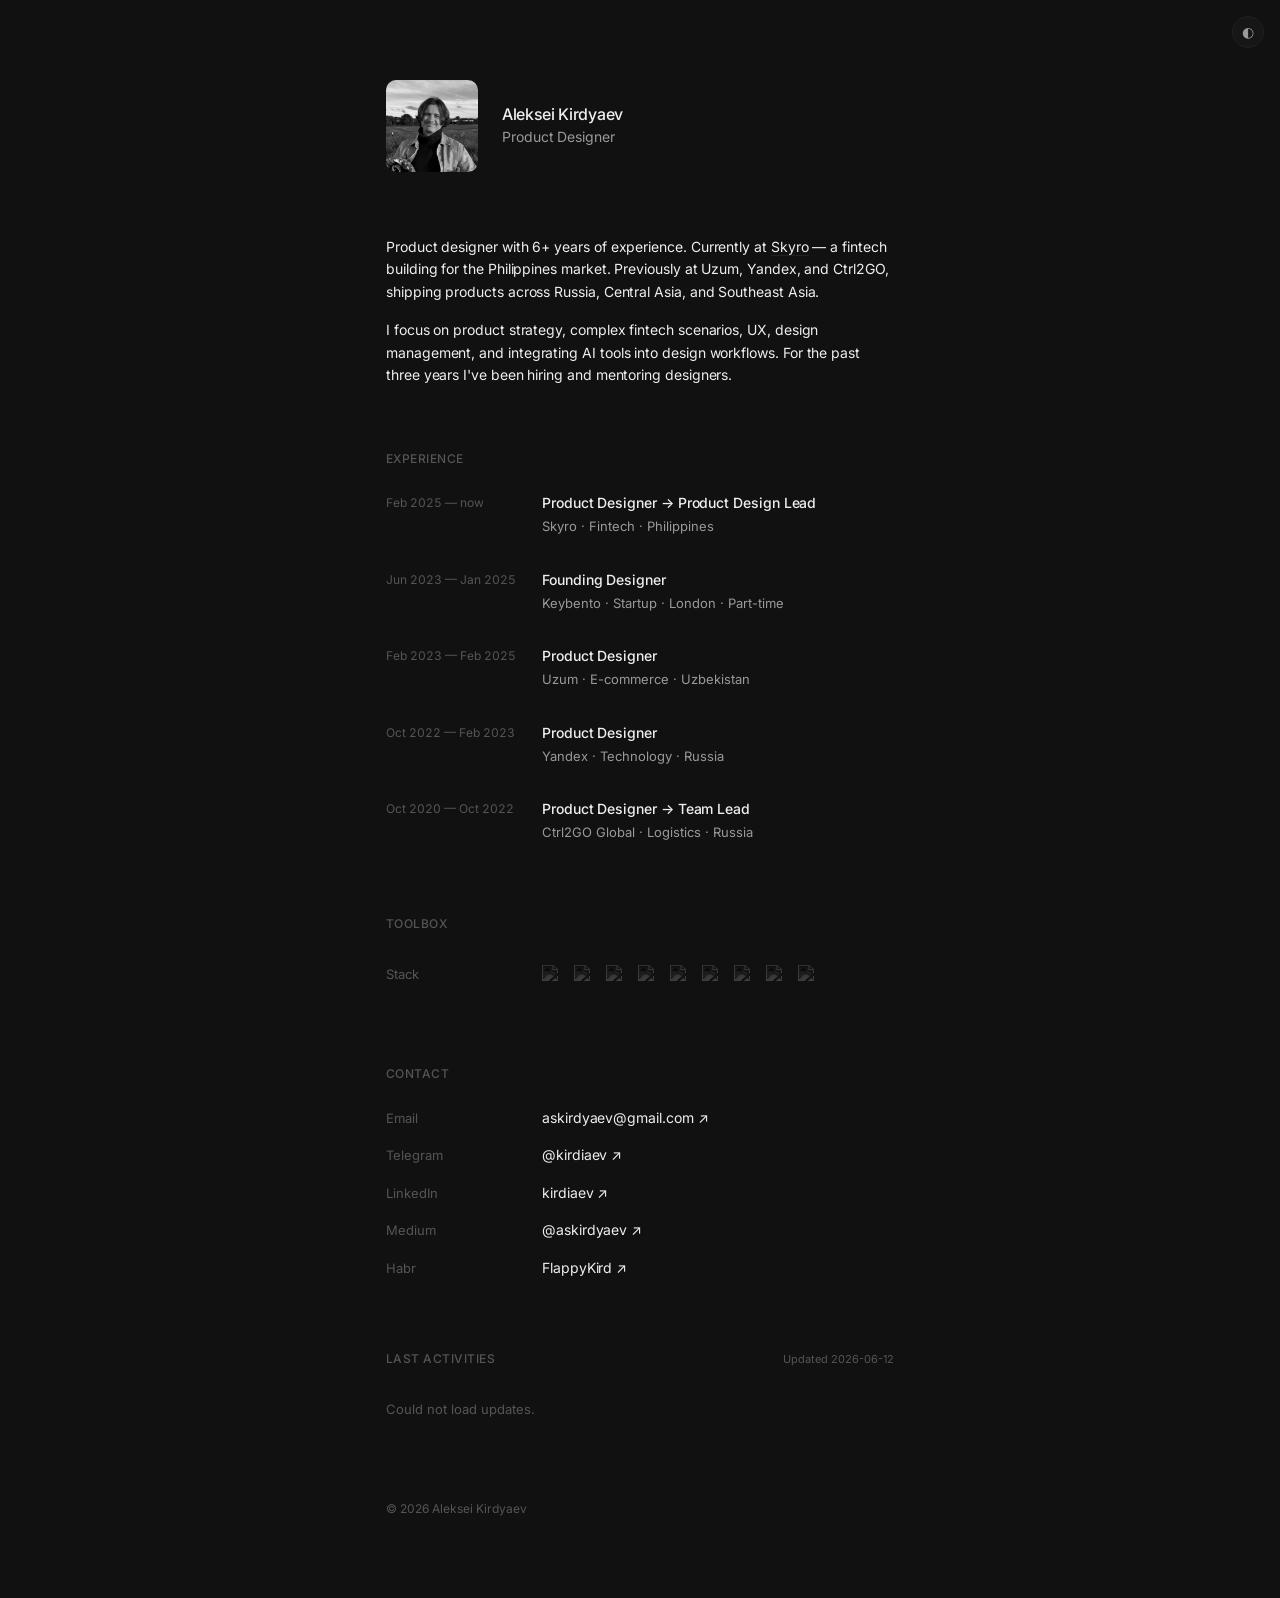
==== commit 2d1962d9: "Last activities: remove dividers, add Skillbox article, real activities, updated date" ====
--- a/index.html
+++ b/index.html
@@ -104,8 +104,8 @@
             <a href="https://figma.com" target="_blank" rel="noopener" class="tool-icon" title="Figma"><img src="https://cdn.simpleicons.org/figma" alt="Figma"></a>
             <a href="https://framer.com" target="_blank" rel="noopener" class="tool-icon" title="Framer"><img src="https://cdn.simpleicons.org/framer" alt="Framer"></a>
             <a href="https://miro.com" target="_blank" rel="noopener" class="tool-icon" title="Miro"><img src="https://cdn.simpleicons.org/miro" alt="Miro"></a>
-            <a href="https://chat.openai.com" target="_blank" rel="noopener" class="tool-icon" title="ChatGPT"><img src="https://cdn.simpleicons.org/openai" alt="ChatGPT"></a>
-            <a href="https://claude.ai" target="_blank" rel="noopener" class="tool-icon" title="Claude"><img src="https://cdn.simpleicons.org/anthropic" alt="Claude"></a>
+            <a href="https://chat.openai.com" target="_blank" rel="noopener" class="tool-icon" title="ChatGPT"><img src="https://cdn.simpleicons.org/chatgpt" alt="ChatGPT"></a>
+            <a href="https://claude.ai" target="_blank" rel="noopener" class="tool-icon" title="Claude"><img src="https://cdn.simpleicons.org/claude" alt="Claude"></a>
             <a href="https://cursor.com" target="_blank" rel="noopener" class="tool-icon" title="Cursor"><img src="https://cdn.simpleicons.org/cursor" alt="Cursor"></a>
             <a href="https://notion.so" target="_blank" rel="noopener" class="tool-icon" title="Notion"><img src="https://cdn.simpleicons.org/notion" alt="Notion"></a>
             <a href="https://linear.app" target="_blank" rel="noopener" class="tool-icon" title="Linear"><img src="https://cdn.simpleicons.org/linear" alt="Linear"></a>
@@ -141,9 +141,12 @@
         </div>
       </section>
 
-      <!-- Updates -->
+      <!-- Last activities -->
       <section class="activity">
-        <p class="section-label">Updates</p>
+        <div class="activity-header">
+          <p class="section-label">Last activities</p>
+          <span class="activity-updated">Updated 2026-06-12</span>
+        </div>
         <div class="feed" id="feed">
           <div class="feed-loading">Loading…</div>
         </div>
--- a/style.css
+++ b/style.css
@@ -315,13 +315,8 @@
   display: grid;
   grid-template-columns: 140px 1fr;
   gap: 0 var(--spacing-sm);
-  padding: var(--spacing-sm) 0;
-  border-top: 1px solid var(--border);
+  padding: var(--spacing-xs) 0;
   align-items: baseline;
-}
-
-.contact-row:last-child {
-  border-bottom: 1px solid var(--border);
 }
 
 .contact-label {
@@ -345,6 +340,22 @@
 .activity {
   display: flex;
   flex-direction: column;
+}
+
+.activity-header {
+  display: flex;
+  align-items: baseline;
+  justify-content: space-between;
+  margin-bottom: var(--spacing-sm);
+}
+
+.activity-header .section-label {
+  margin-bottom: 0;
+}
+
+.activity-updated {
+  font-size: 11px;
+  color: var(--grey3);
 }
 
 .feed {
@@ -357,11 +368,6 @@
   grid-template-columns: 140px 1fr;
   gap: 0 var(--spacing-sm);
   padding: var(--spacing-sm) 0;
-  border-top: 1px solid var(--border);
-}
-
-.feed-item:last-child {
-  border-bottom: 1px solid var(--border);
 }
 
 .feed-item.is-link {
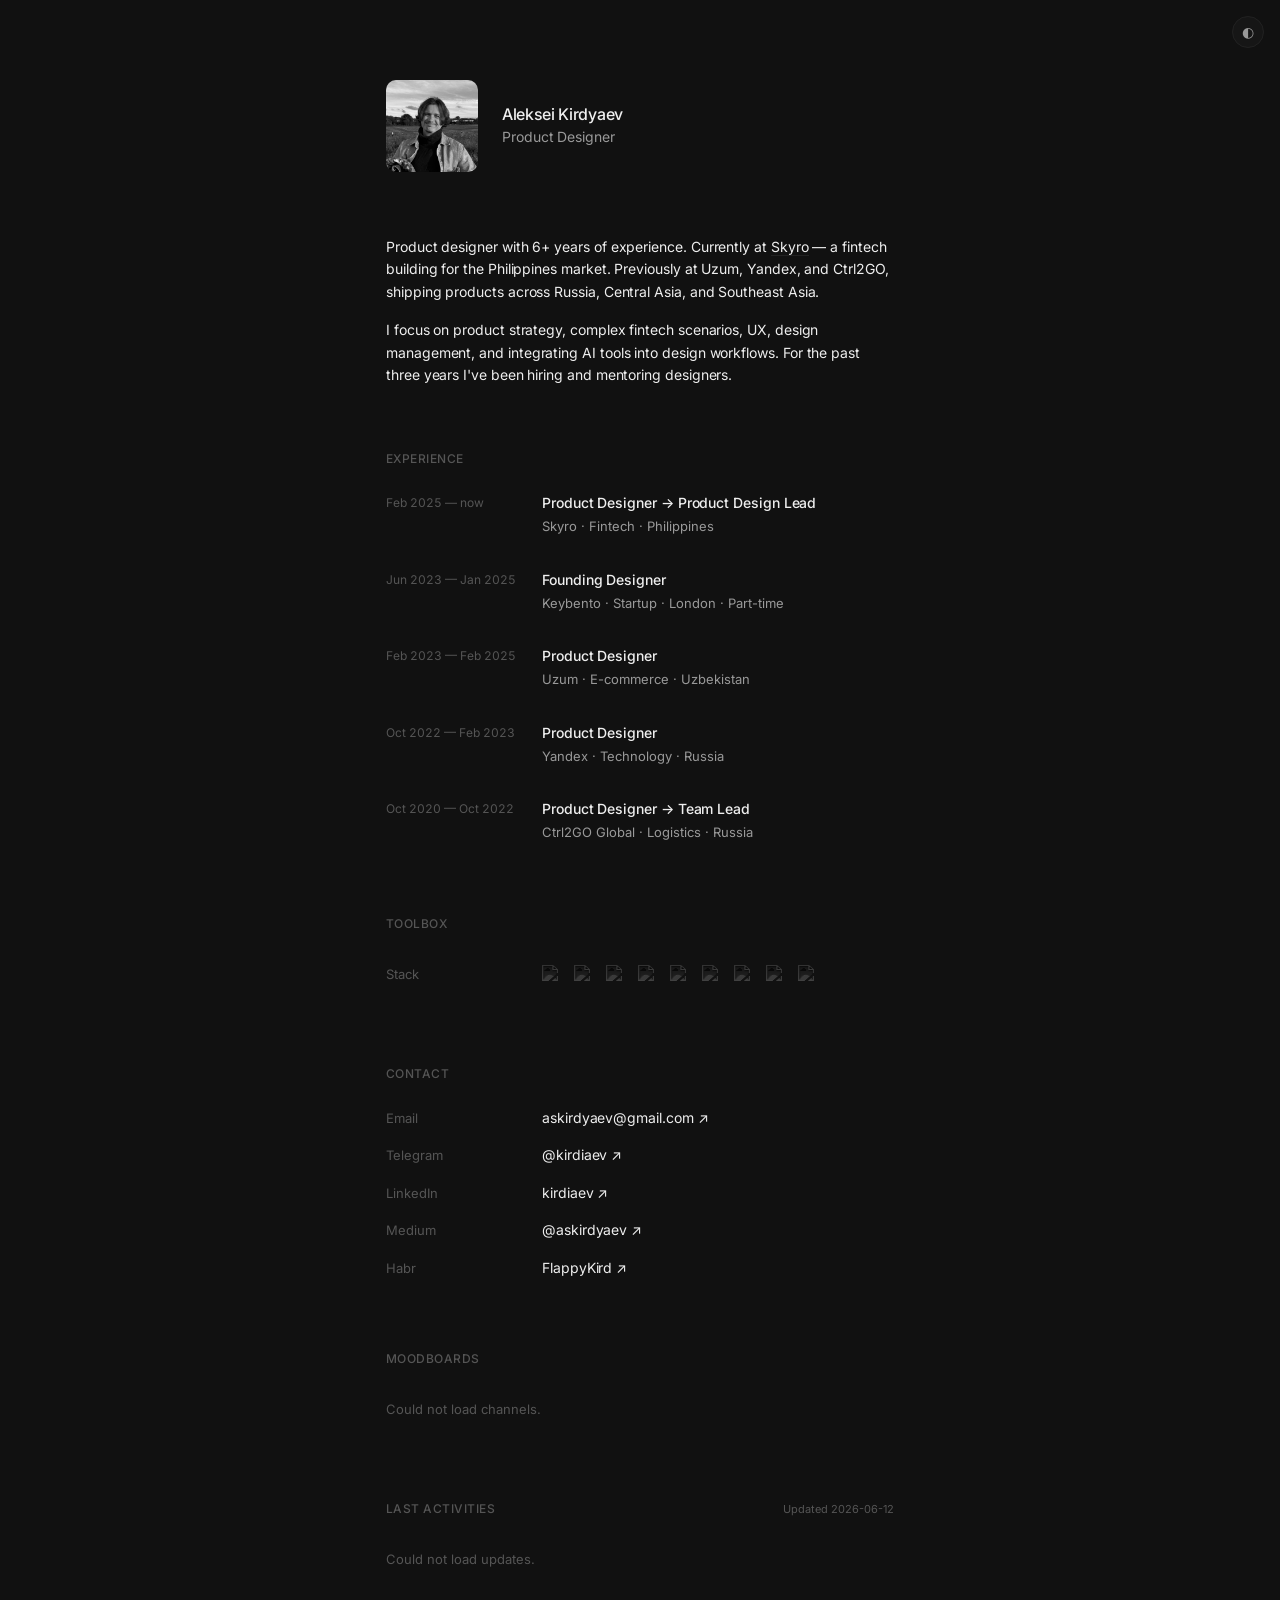
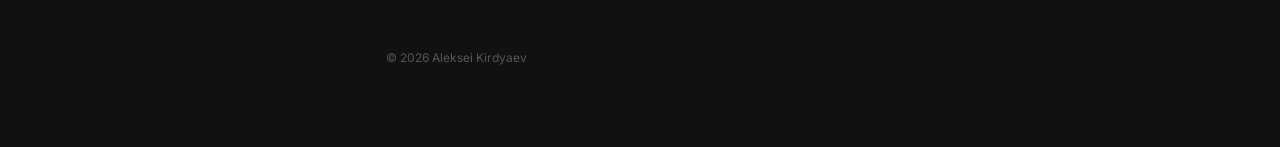
==== commit 31d15fec: "Add Are.na moodboards section (awaiting token)" ====
--- a/index.html
+++ b/index.html
@@ -141,6 +141,14 @@
         </div>
       </section>
 
+      <!-- Moodboards -->
+      <section class="moodboards">
+        <p class="section-label">Moodboards</p>
+        <div class="arena-channels" id="arenaChannels">
+          <div class="feed-loading">Loading…</div>
+        </div>
+      </section>
+
       <!-- Last activities -->
       <section class="activity">
         <div class="activity-header">
--- a/style.css
+++ b/style.css
@@ -336,6 +336,90 @@
   color: var(--grey2);
 }
 
+/* ─── Moodboards ─────────────────────────────────────────── */
+.moodboards {
+  display: flex;
+  flex-direction: column;
+  animation: fadeUp 0.4s ease both;
+  animation-delay: 0.19s;
+}
+
+.arena-channels {
+  display: flex;
+  flex-direction: column;
+  gap: var(--spacing-md);
+}
+
+.arena-channel {
+  display: flex;
+  flex-direction: column;
+  gap: var(--spacing-xs);
+}
+
+.arena-channel-meta {
+  display: grid;
+  grid-template-columns: 140px 1fr;
+  gap: 0 var(--spacing-sm);
+  align-items: baseline;
+}
+
+.arena-channel-period {
+  font-size: 12px;
+  color: var(--grey3);
+}
+
+.arena-channel-title {
+  font-size: 14px;
+  font-weight: 500;
+  color: var(--grey1);
+  letter-spacing: -0.005em;
+  display: flex;
+  align-items: center;
+  gap: 4px;
+  transition: color var(--transition);
+}
+
+.arena-channel-title:hover {
+  color: var(--grey2);
+}
+
+.arena-channel-count {
+  font-size: 13px;
+  color: var(--grey3);
+  font-weight: 400;
+}
+
+.arena-scroll {
+  display: flex;
+  gap: var(--spacing-xs);
+  overflow-x: auto;
+  padding-bottom: 4px;
+  scrollbar-width: none;
+  -webkit-overflow-scrolling: touch;
+}
+
+.arena-scroll::-webkit-scrollbar {
+  display: none;
+}
+
+.arena-thumb {
+  width: 140px;
+  height: 100px;
+  border-radius: var(--radius-md);
+  object-fit: cover;
+  flex-shrink: 0;
+  background: var(--wash2);
+  display: block;
+}
+
+.arena-thumb-placeholder {
+  width: 140px;
+  height: 100px;
+  border-radius: var(--radius-md);
+  background: var(--wash2);
+  flex-shrink: 0;
+}
+
 /* ─── Activity Feed ──────────────────────────────────────── */
 .activity {
   display: flex;
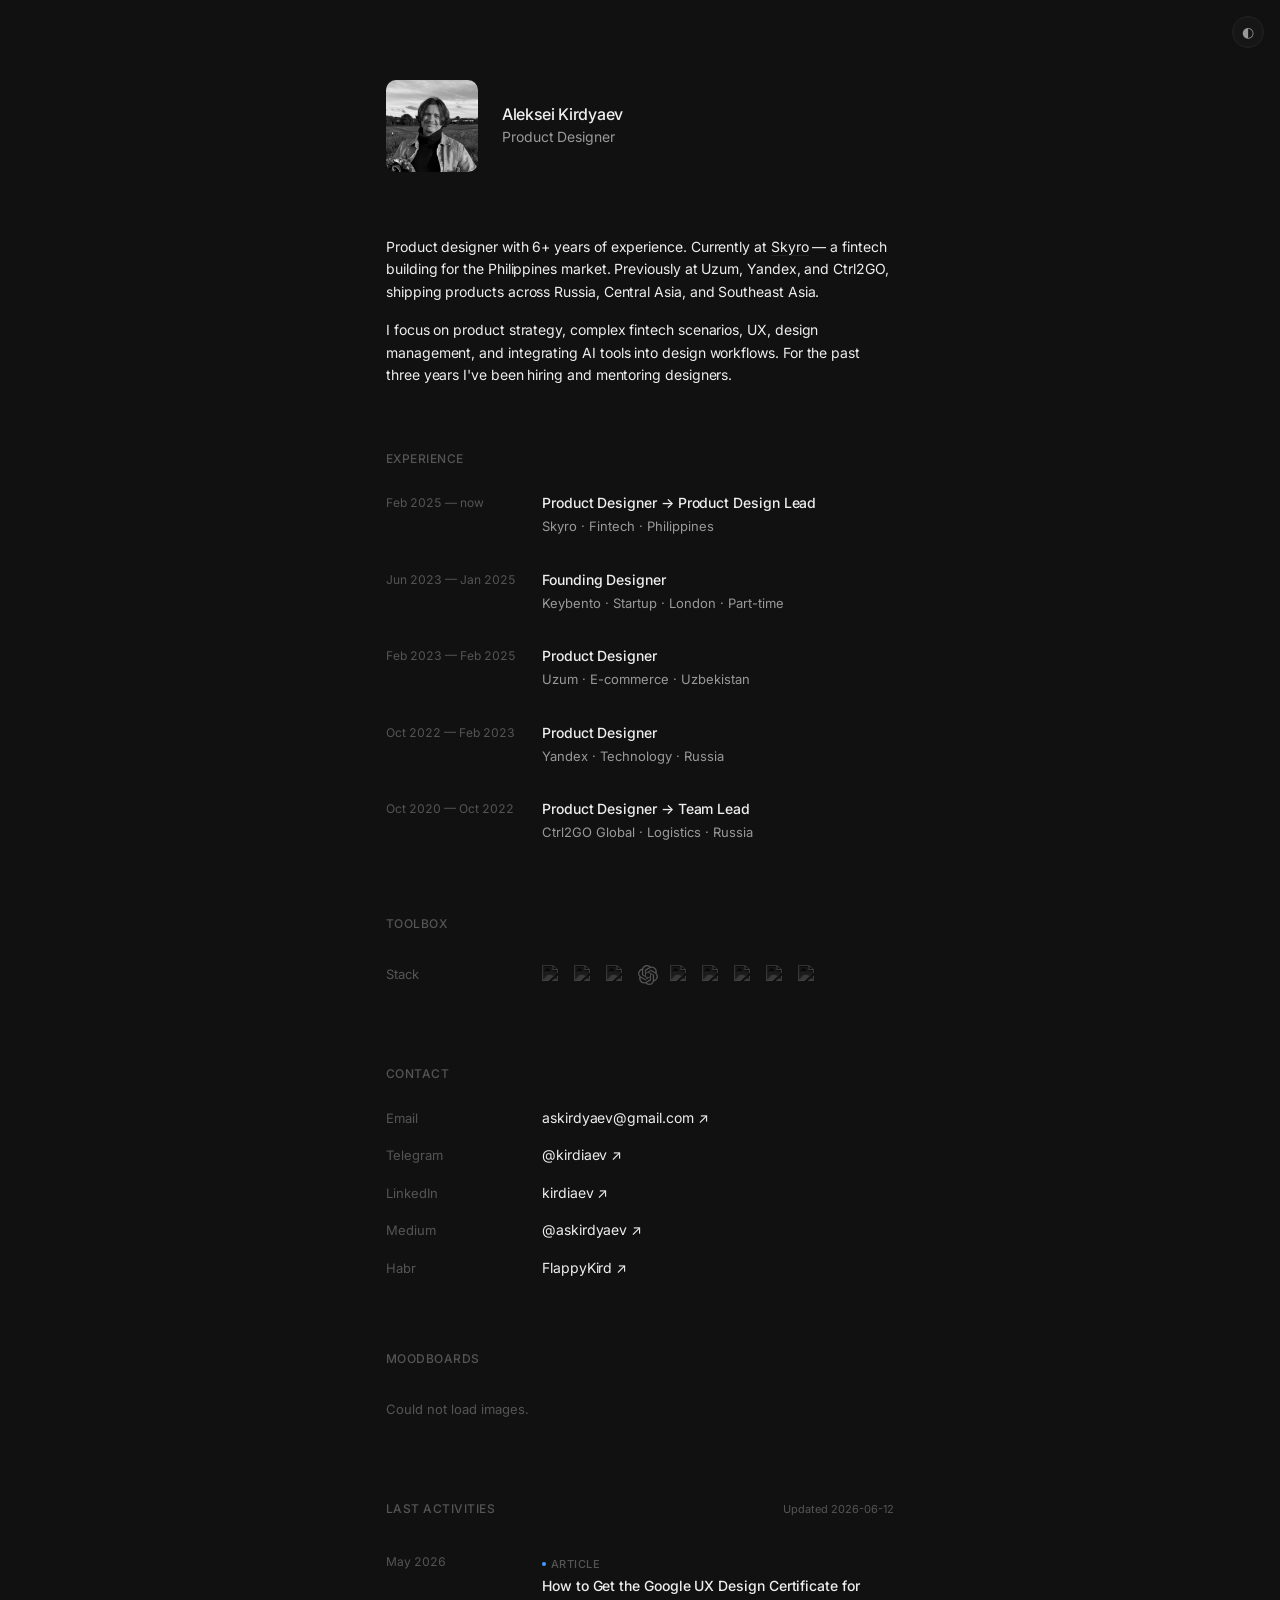
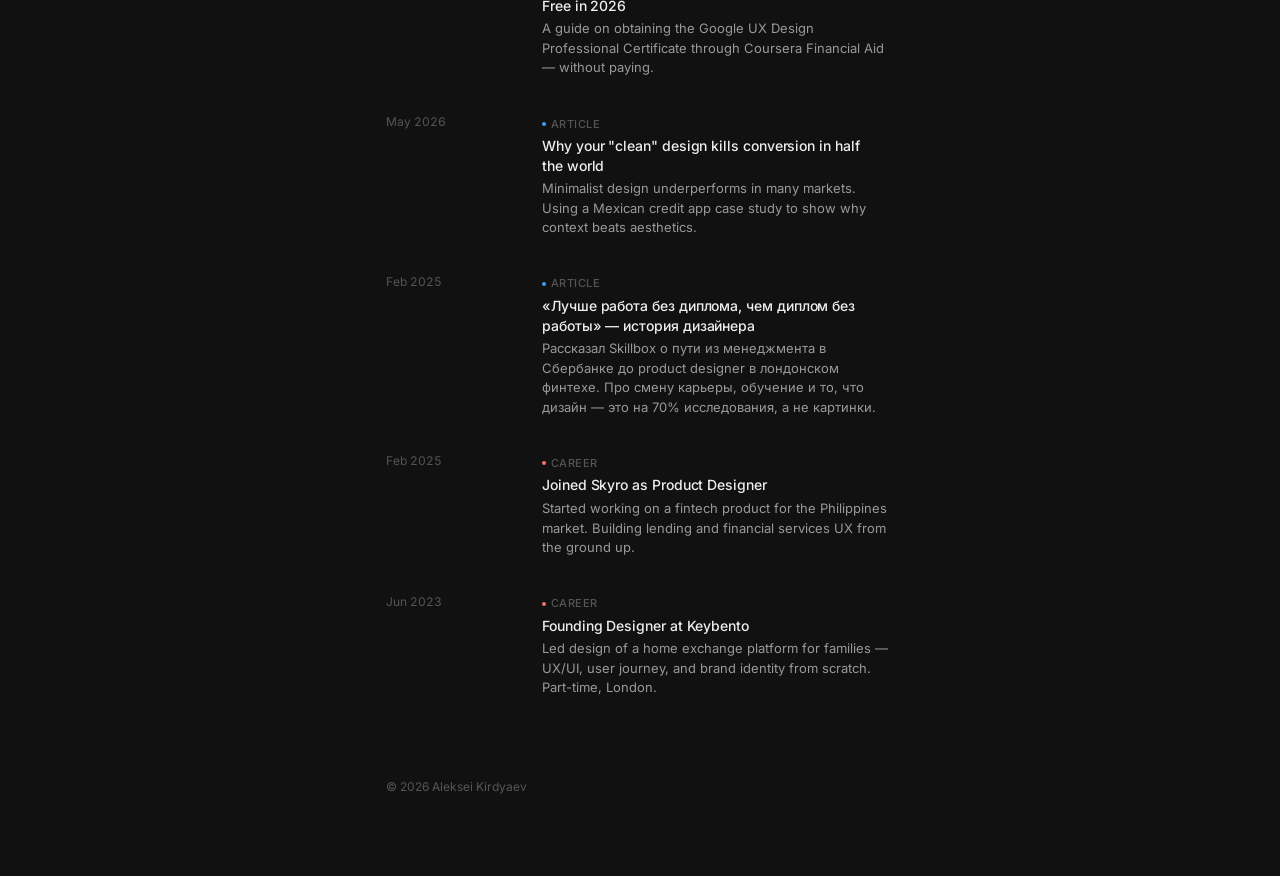
==== commit 70dec858: "Fix ChatGPT icon: inline SVG with correct OpenAI logo" ====
--- a/index.html
+++ b/index.html
@@ -104,7 +104,9 @@
             <a href="https://figma.com" target="_blank" rel="noopener" class="tool-icon" title="Figma"><img src="https://cdn.simpleicons.org/figma" alt="Figma"></a>
             <a href="https://framer.com" target="_blank" rel="noopener" class="tool-icon" title="Framer"><img src="https://cdn.simpleicons.org/framer" alt="Framer"></a>
             <a href="https://miro.com" target="_blank" rel="noopener" class="tool-icon" title="Miro"><img src="https://cdn.simpleicons.org/miro" alt="Miro"></a>
-            <a href="https://chat.openai.com" target="_blank" rel="noopener" class="tool-icon" title="ChatGPT"><img src="https://cdn.simpleicons.org/chatgpt" alt="ChatGPT"></a>
+            <a href="https://chat.openai.com" target="_blank" rel="noopener" class="tool-icon tool-icon-svg" title="ChatGPT">
+              <svg viewBox="0 0 24 24" fill="currentColor" xmlns="http://www.w3.org/2000/svg"><path d="M22.282 9.821a5.985 5.985 0 0 0-.516-4.91 6.046 6.046 0 0 0-6.51-2.9A6.065 6.065 0 0 0 4.981 4.18a5.985 5.985 0 0 0-3.998 2.9 6.046 6.046 0 0 0 .743 7.097 5.98 5.98 0 0 0 .51 4.911 6.051 6.051 0 0 0 6.515 2.9A5.985 5.985 0 0 0 13.26 24a6.056 6.056 0 0 0 5.772-4.206 5.99 5.99 0 0 0 3.997-2.9 6.056 6.056 0 0 0-.747-7.073zM13.26 22.43a4.476 4.476 0 0 1-2.876-1.04l.141-.081 4.779-2.758a.795.795 0 0 0 .392-.681v-6.737l2.02 1.168a.071.071 0 0 1 .038.052v5.583a4.504 4.504 0 0 1-4.494 4.494zM3.6 18.304a4.47 4.47 0 0 1-.535-3.014l.142.085 4.783 2.759a.771.771 0 0 0 .78 0l5.843-3.369v2.332a.08.08 0 0 1-.033.062L9.74 19.95a4.5 4.5 0 0 1-6.14-1.646zM2.34 7.896a4.485 4.485 0 0 1 2.366-1.973V11.6a.766.766 0 0 0 .388.676l5.815 3.355-2.02 1.168a.076.076 0 0 1-.071 0l-4.83-2.786A4.504 4.504 0 0 1 2.34 7.872zm16.597 3.855-5.843-3.368L15.115 7.2a.076.076 0 0 1 .071 0l4.83 2.791a4.494 4.494 0 0 1-.676 8.105v-5.678a.79.79 0 0 0-.407-.667zm2.01-3.023-.141-.085-4.774-2.782a.776.776 0 0 0-.785 0L9.409 9.23V6.897a.066.066 0 0 1 .028-.061l4.83-2.787a4.5 4.5 0 0 1 6.68 4.66zm-12.64 4.135-2.02-1.167a.08.08 0 0 1-.038-.057V6.075a4.5 4.5 0 0 1 7.375-3.453l-.142.08L8.704 5.46a.795.795 0 0 0-.393.681zm1.097-2.365 2.602-1.5 2.607 1.5v2.999l-2.597 1.5-2.607-1.5z"/></svg>
+            </a>
             <a href="https://claude.ai" target="_blank" rel="noopener" class="tool-icon" title="Claude"><img src="https://cdn.simpleicons.org/claude" alt="Claude"></a>
             <a href="https://cursor.com" target="_blank" rel="noopener" class="tool-icon" title="Cursor"><img src="https://cdn.simpleicons.org/cursor" alt="Cursor"></a>
             <a href="https://notion.so" target="_blank" rel="noopener" class="tool-icon" title="Notion"><img src="https://cdn.simpleicons.org/notion" alt="Notion"></a>
--- a/style.css
+++ b/style.css
@@ -300,6 +300,29 @@
   opacity: 1;
 }
 
+.tool-icon-svg {
+  color: #aaa;
+  transition: color var(--transition);
+}
+
+.tool-icon-svg svg {
+  width: 20px;
+  height: 20px;
+  display: block;
+}
+
+.tool-icon-svg:hover {
+  color: #10A37F;
+}
+
+[data-theme="dark"] .tool-icon-svg {
+  color: #555;
+}
+
+[data-theme="dark"] .tool-icon-svg:hover {
+  color: #10A37F;
+}
+
 /* ─── Contact ────────────────────────────────────────────── */
 .contact {
   display: flex;
@@ -396,25 +419,41 @@
   padding-bottom: 4px;
   scrollbar-width: none;
   -webkit-overflow-scrolling: touch;
+  /* break out of page-shell */
+  margin-left: calc(50% - 50vw);
+  margin-right: calc(50% - 50vw);
+  padding-left: calc(50vw - 270px);
+  padding-right: 32px;
 }
 
 .arena-scroll::-webkit-scrollbar {
   display: none;
 }
 
+.arena-thumb-link {
+  display: block;
+  flex-shrink: 0;
+}
+
 .arena-thumb {
-  width: 140px;
-  height: 100px;
+  width: 200px;
+  height: 220px;
   border-radius: var(--radius-md);
   object-fit: cover;
   flex-shrink: 0;
   background: var(--wash2);
   display: block;
+  transition: opacity var(--transition);
+  box-shadow: inset 0 0 0 1px rgba(0,0,0,0.07);
+}
+
+.arena-thumb-link:hover .arena-thumb {
+  opacity: 0.85;
 }
 
 .arena-thumb-placeholder {
-  width: 140px;
-  height: 100px;
+  width: 200px;
+  height: 220px;
   border-radius: var(--radius-md);
   background: var(--wash2);
   flex-shrink: 0;
@@ -535,6 +574,102 @@
   padding: var(--spacing-sm) 0;
 }
 
+/* ─── Activities page ────────────────────────────────────── */
+.activities-back {
+  position: fixed;
+  top: 32px;
+  left: 32px;
+  font-size: 13px;
+  color: var(--grey3);
+  transition: color var(--transition);
+  z-index: 10;
+}
+
+.activities-back:hover {
+  color: var(--grey1);
+}
+
+.activities-shell {
+  max-width: 540px;
+  margin: 0 auto;
+  padding: 80px 16px;
+}
+
+.activities-intro {
+  margin-bottom: var(--spacing-xxl);
+}
+
+.activities-title {
+  font-size: 16px;
+  font-weight: 500;
+  color: var(--grey1);
+  letter-spacing: -0.02em;
+  margin-bottom: 6px;
+}
+
+.activities-subtitle {
+  font-size: 14px;
+  color: var(--grey2);
+  line-height: 1.5;
+}
+
+.activities-list {
+  display: flex;
+  flex-direction: column;
+  gap: var(--spacing-lg);
+}
+
+.act-item {
+  display: flex;
+  flex-direction: column;
+  gap: 4px;
+  animation: fadeUp 0.4s ease both;
+}
+
+.act-title {
+  font-size: 14px;
+  font-weight: 500;
+  color: var(--grey1);
+  letter-spacing: -0.005em;
+  line-height: 1.4;
+  transition: color var(--transition);
+}
+
+a.act-title:hover {
+  color: var(--grey2);
+}
+
+.act-desc {
+  font-size: 14px;
+  font-weight: 400;
+  color: var(--grey2);
+  line-height: 1.55;
+  letter-spacing: -0.005em;
+}
+
+/* ─── Show more / Back ───────────────────────────────────── */
+.show-more {
+  display: inline-block;
+  margin-top: var(--spacing-sm);
+  font-size: 13px;
+  color: var(--grey2);
+  transition: color var(--transition);
+}
+
+.show-more:hover {
+  color: var(--grey1);
+}
+
+.back-link {
+  font-size: 12px;
+  color: var(--grey3);
+  transition: color var(--transition);
+}
+
+.back-link:hover {
+  color: var(--grey1);
+}
+
 /* ─── Footer ─────────────────────────────────────────────── */
 .site-footer {
   padding-top: var(--spacing-xxl);
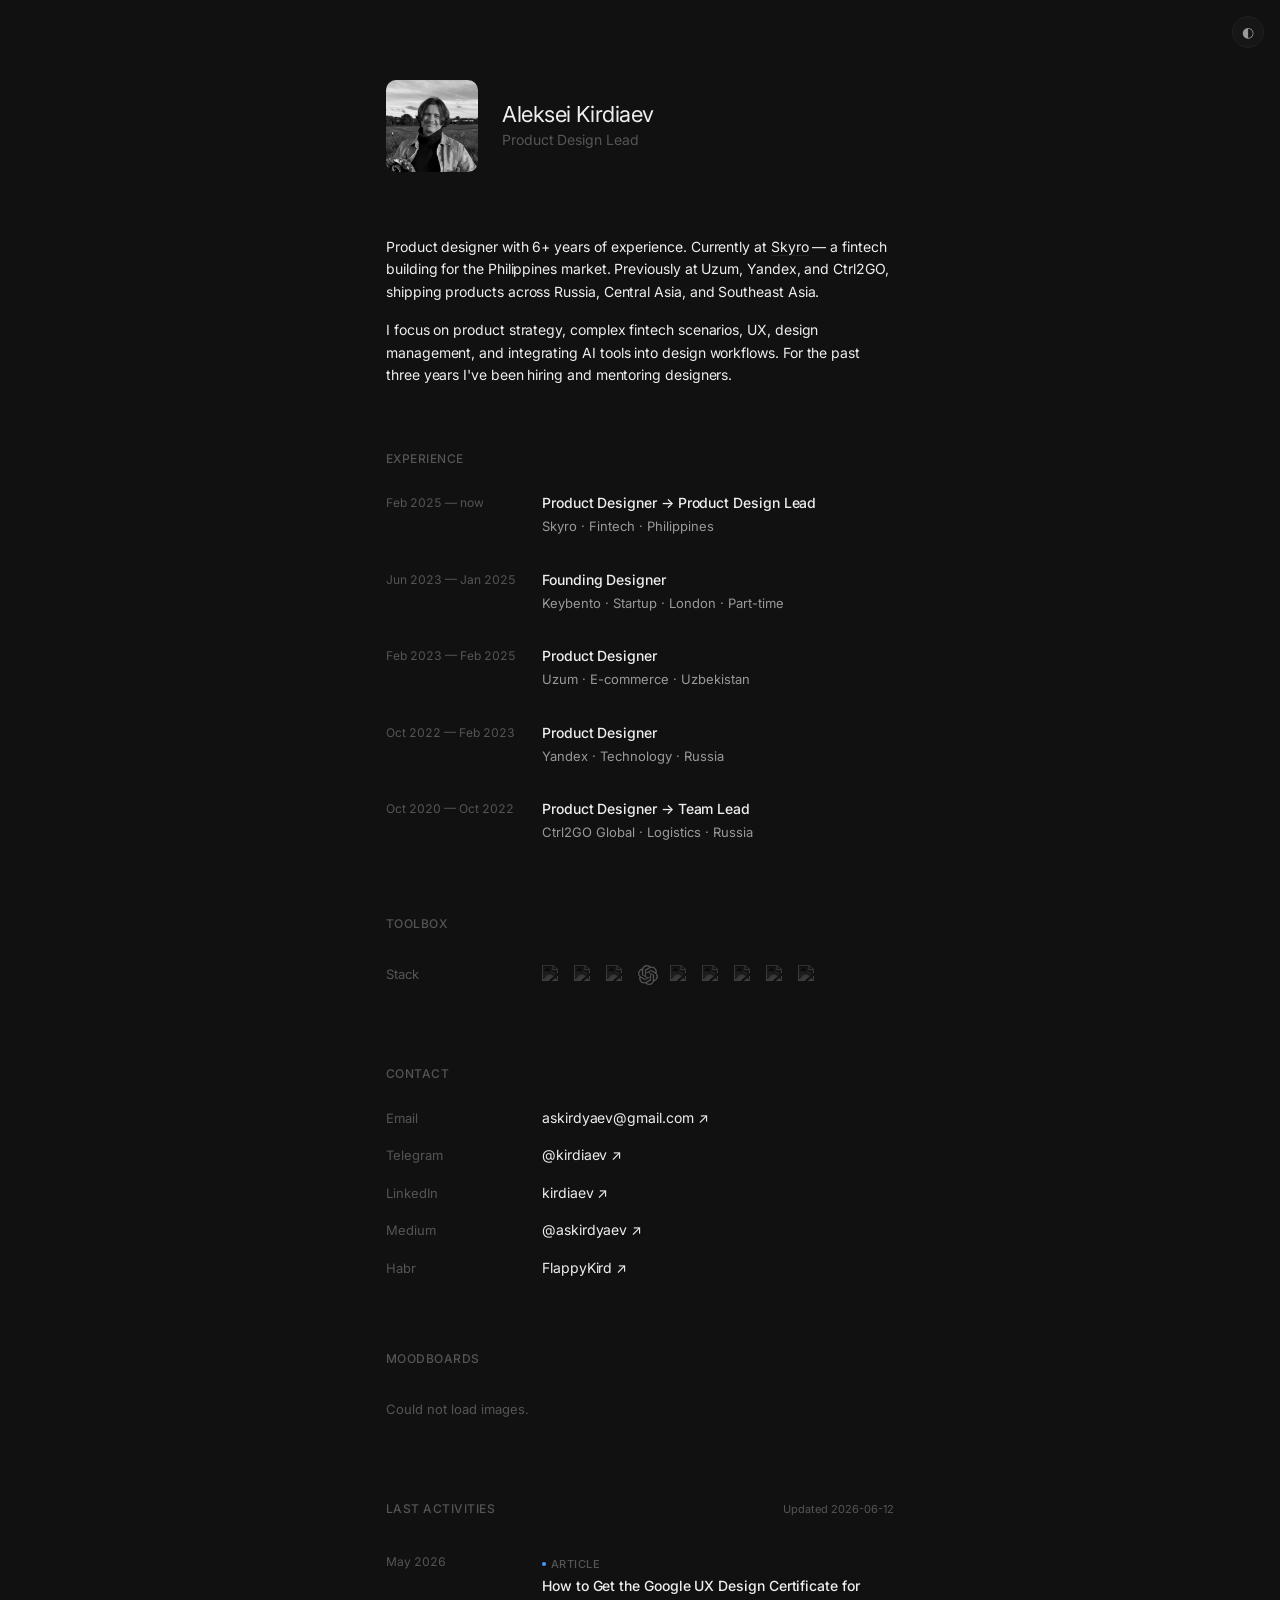
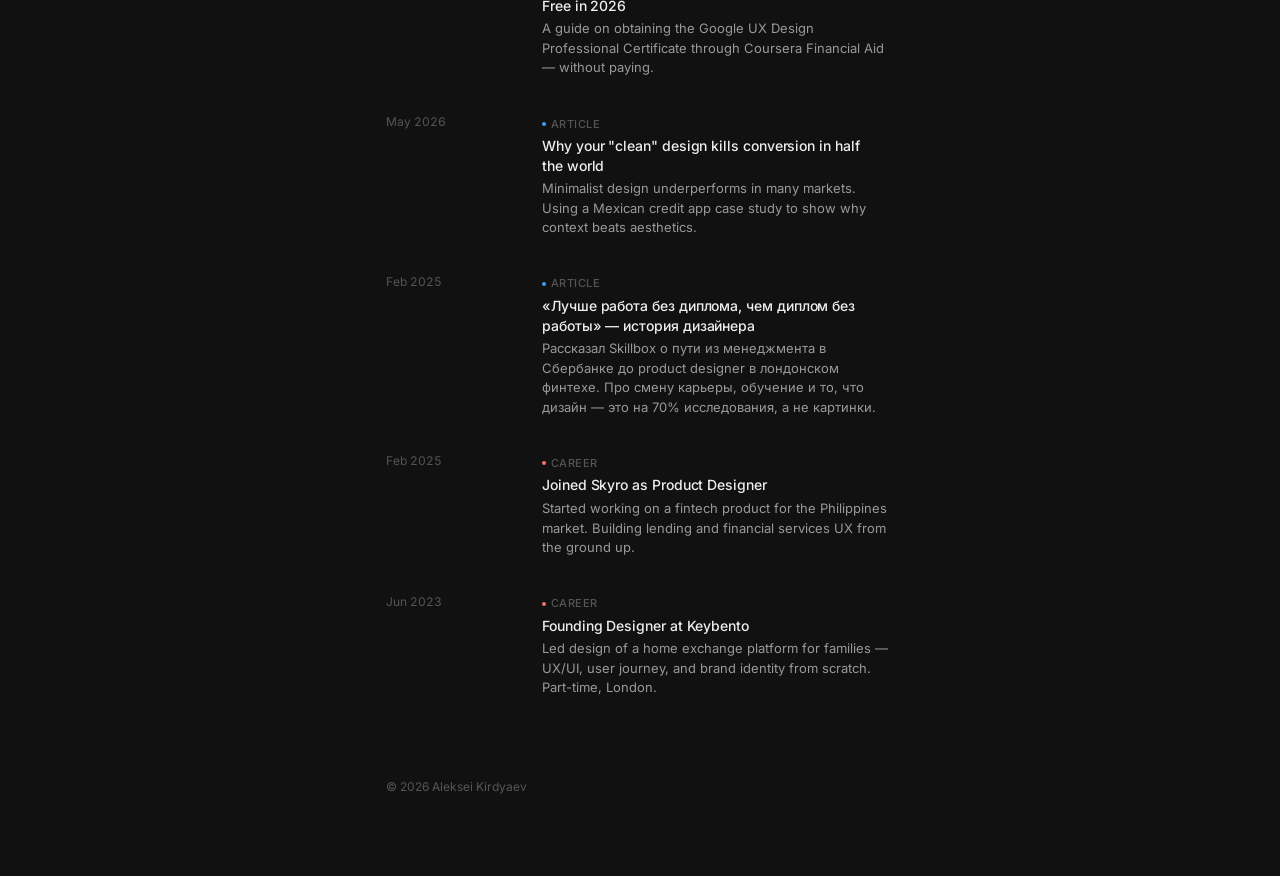
==== commit 55db9467: "Fix name to Kirdiaev, role to Product Design Lead, larger hero name" ====
--- a/index.html
+++ b/index.html
@@ -32,8 +32,8 @@
             <img src="photo.jpg" alt="Aleksei Kirdyaev" />
           </div>
           <div class="hero-text">
-            <h1 class="hero-name">Aleksei Kirdyaev</h1>
-            <p class="hero-role">Product Designer</p>
+            <h1 class="hero-name">Aleksei Kirdiaev</h1>
+            <p class="hero-role">Product Design Lead</p>
           </div>
         </div>
       </section>
--- a/style.css
+++ b/style.css
@@ -134,8 +134,8 @@
 }
 
 .hero-name {
-  font-size: 16px;
-  font-weight: 500;
+  font-size: 22px;
+  font-weight: 400;
   line-height: 1;
   color: var(--grey1);
   letter-spacing: -0.02em;
@@ -144,7 +144,7 @@
 .hero-role {
   font-size: 14px;
   font-weight: 400;
-  color: var(--grey2);
+  color: var(--grey3);
   letter-spacing: -0.005em;
 }
 
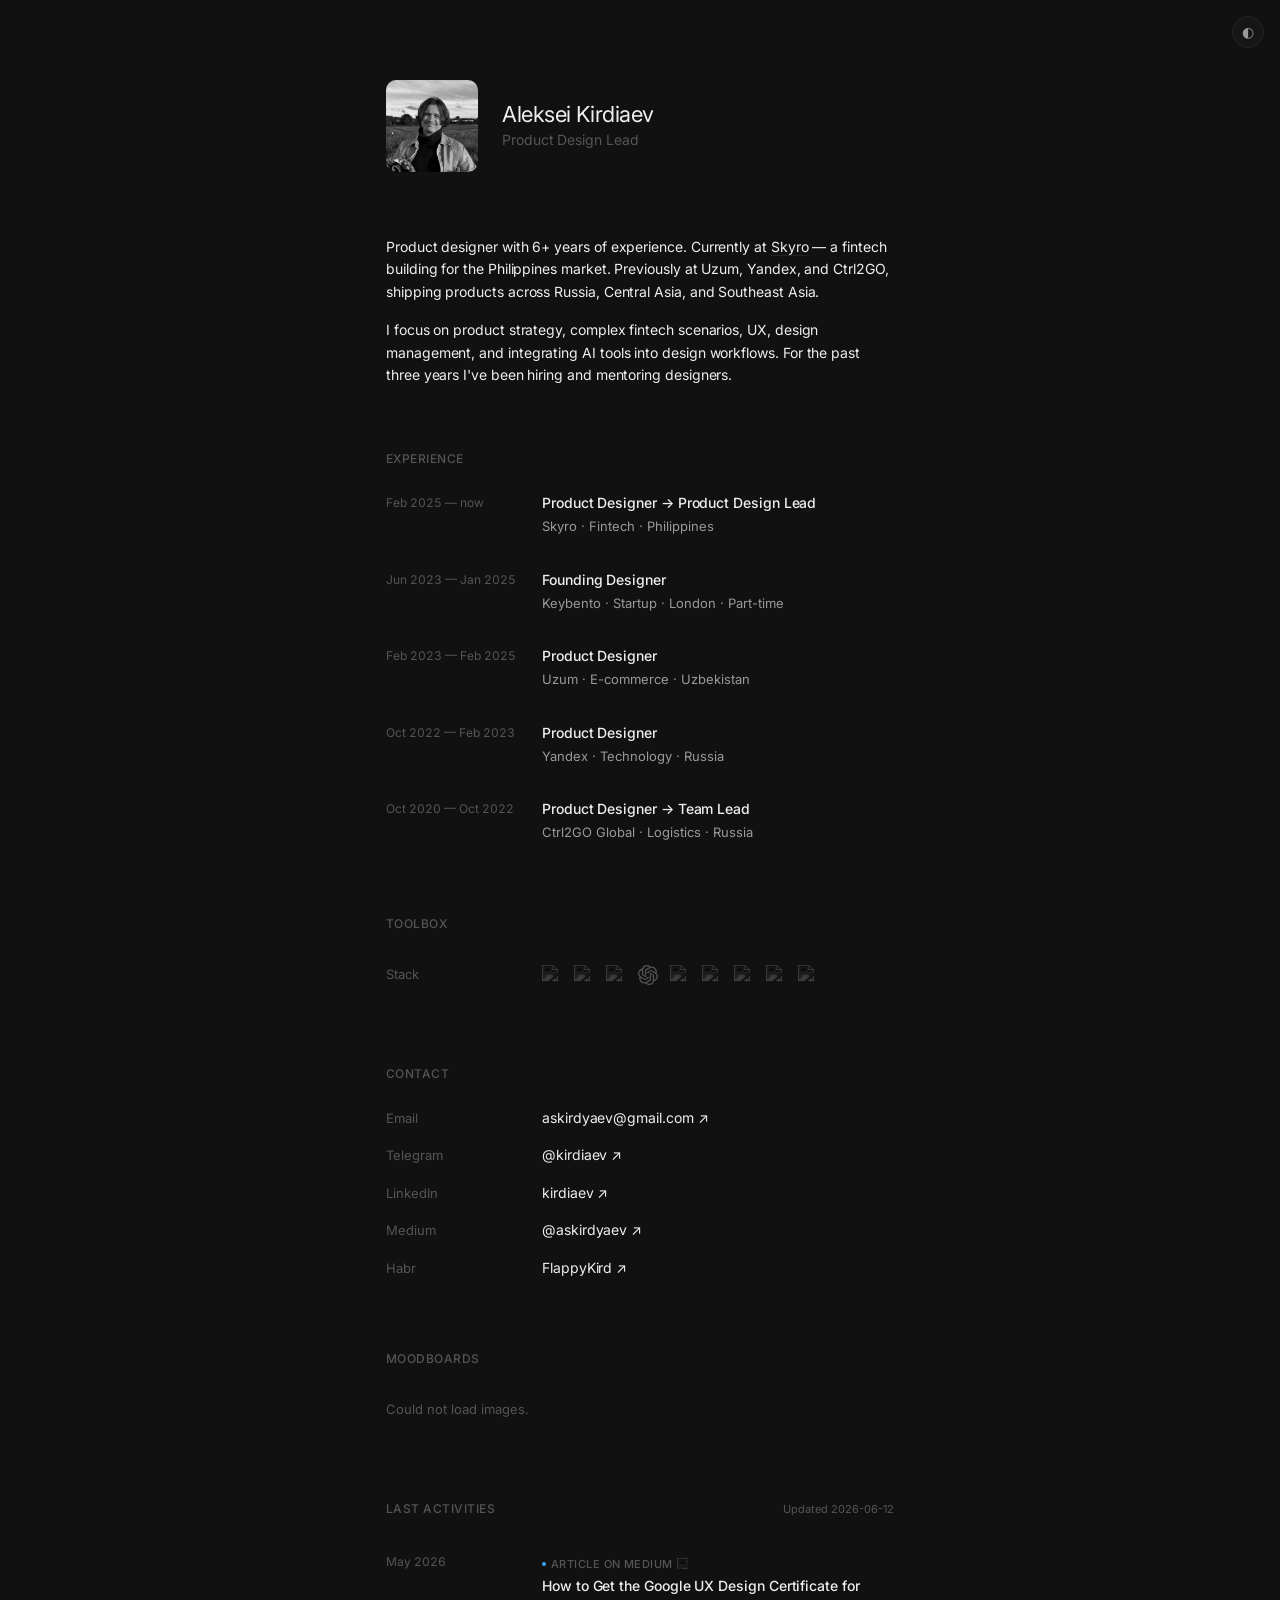
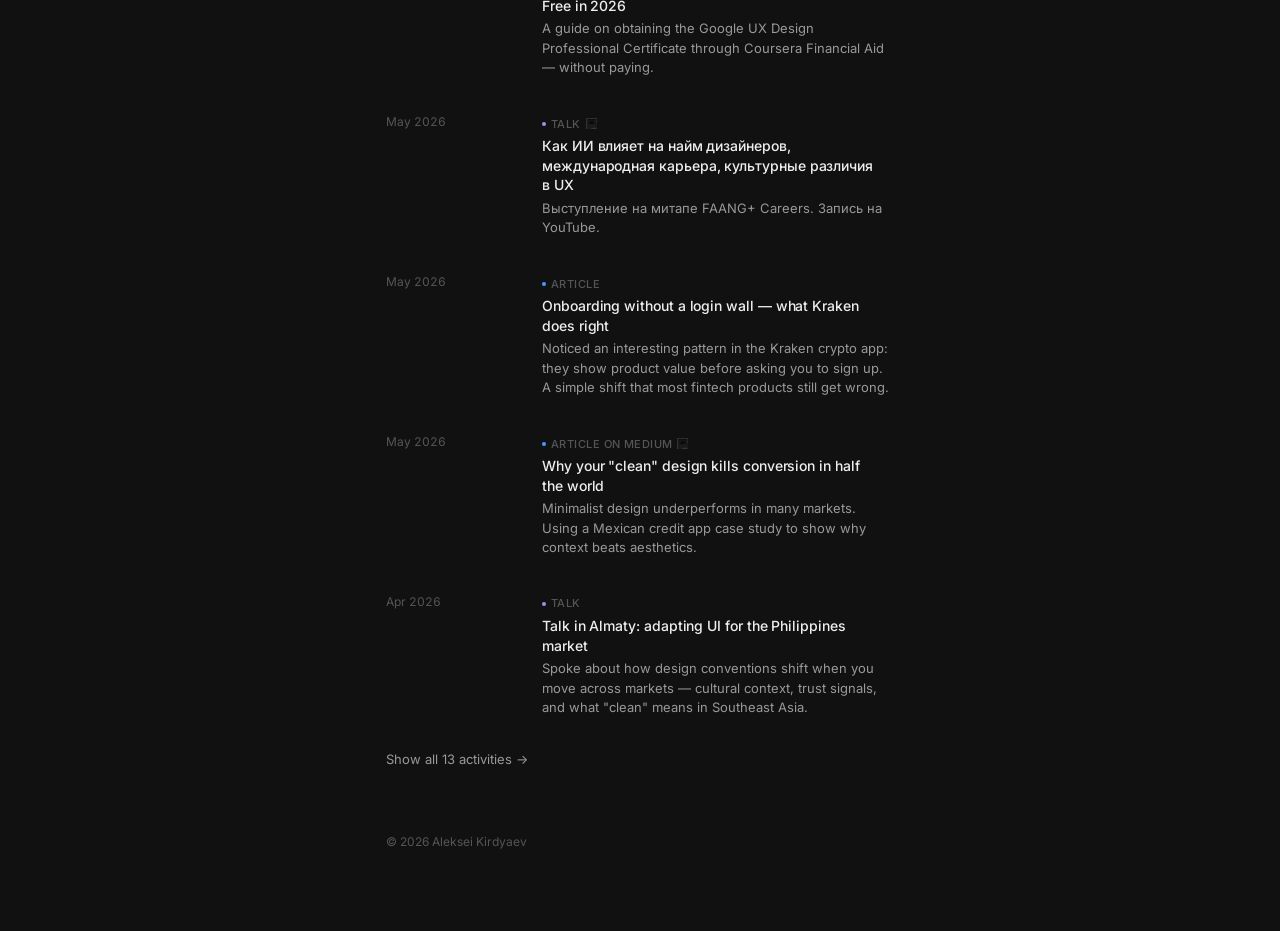
==== commit 3172ebb9: "Add Vercel Analytics Co-Authored-By: Claude Sonnet 4.6 <noreply@anthropic.com>" ====
--- a/index.html
+++ b/index.html
@@ -170,5 +170,6 @@
   </div>
 
   <script src="script.js"></script>
+  <script defer src="/_vercel/insights/script.js"></script>
 </body>
 </html>
--- a/style.css
+++ b/style.css
@@ -363,8 +363,6 @@
 .moodboards {
   display: flex;
   flex-direction: column;
-  animation: fadeUp 0.4s ease both;
-  animation-delay: 0.19s;
 }
 
 .arena-channels {
@@ -433,6 +431,7 @@
 .arena-thumb-link {
   display: block;
   flex-shrink: 0;
+  animation: fadeUp 0.5s cubic-bezier(0.16, 1, 0.3, 1) both;
 }
 
 .arena-thumb {
@@ -520,6 +519,19 @@
   margin-bottom: 4px;
 }
 
+.feed-platform-icon {
+  width: 11px;
+  height: 11px;
+  display: inline-block;
+  vertical-align: middle;
+  filter: grayscale(1) opacity(0.4);
+  flex-shrink: 0;
+}
+
+[data-theme="dark"] .feed-platform-icon {
+  filter: grayscale(1) invert(1) opacity(0.4);
+}
+
 .feed-type-dot {
   width: 4px;
   height: 4px;
@@ -528,6 +540,8 @@
 }
 
 .type-article  .feed-type-dot { background: #3e9fff; }
+.type-medium   .feed-type-dot { background: #3e9fff; }
+.type-linkedin .feed-type-dot { background: #0a66c2; }
 .type-talk     .feed-type-dot { background: #a78bfa; }
 .type-case     .feed-type-dot { background: #f09637; }
 .type-ai       .feed-type-dot { background: #34d399; }
@@ -616,7 +630,6 @@
 .activities-list {
   display: flex;
   flex-direction: column;
-  gap: var(--spacing-lg);
 }
 
 .act-item {
@@ -677,18 +690,24 @@
   color: var(--grey3);
 }
 
-/* ─── Entrance animation ─────────────────────────────────── */
+/* ─── Entrance animations ────────────────────────────────── */
 @keyframes fadeUp {
   from { opacity: 0; transform: translateY(8px); }
   to   { opacity: 1; transform: translateY(0); }
 }
 
-.hero       { animation: fadeUp 0.4s ease both; }
-.about      { animation: fadeUp 0.4s ease both; animation-delay: 0.06s; }
-.experience { animation: fadeUp 0.4s ease both; animation-delay: 0.10s; }
-.toolbox    { animation: fadeUp 0.4s ease both; animation-delay: 0.13s; }
-.contact    { animation: fadeUp 0.4s ease both; animation-delay: 0.16s; }
-.activity   { animation: fadeUp 0.4s ease both; animation-delay: 0.20s; }
+/* Scroll-reveal: JS adds .will-animate, then .animated when in view */
+.will-animate {
+  opacity: 0;
+  transform: translateY(12px);
+  transition: opacity 0.6s cubic-bezier(0.16, 1, 0.3, 1),
+              transform 0.6s cubic-bezier(0.16, 1, 0.3, 1);
+}
+
+.will-animate.animated {
+  opacity: 1;
+  transform: none;
+}
 
 /* ─── Responsive ─────────────────────────────────────────── */
 @media (max-width: 480px) {
